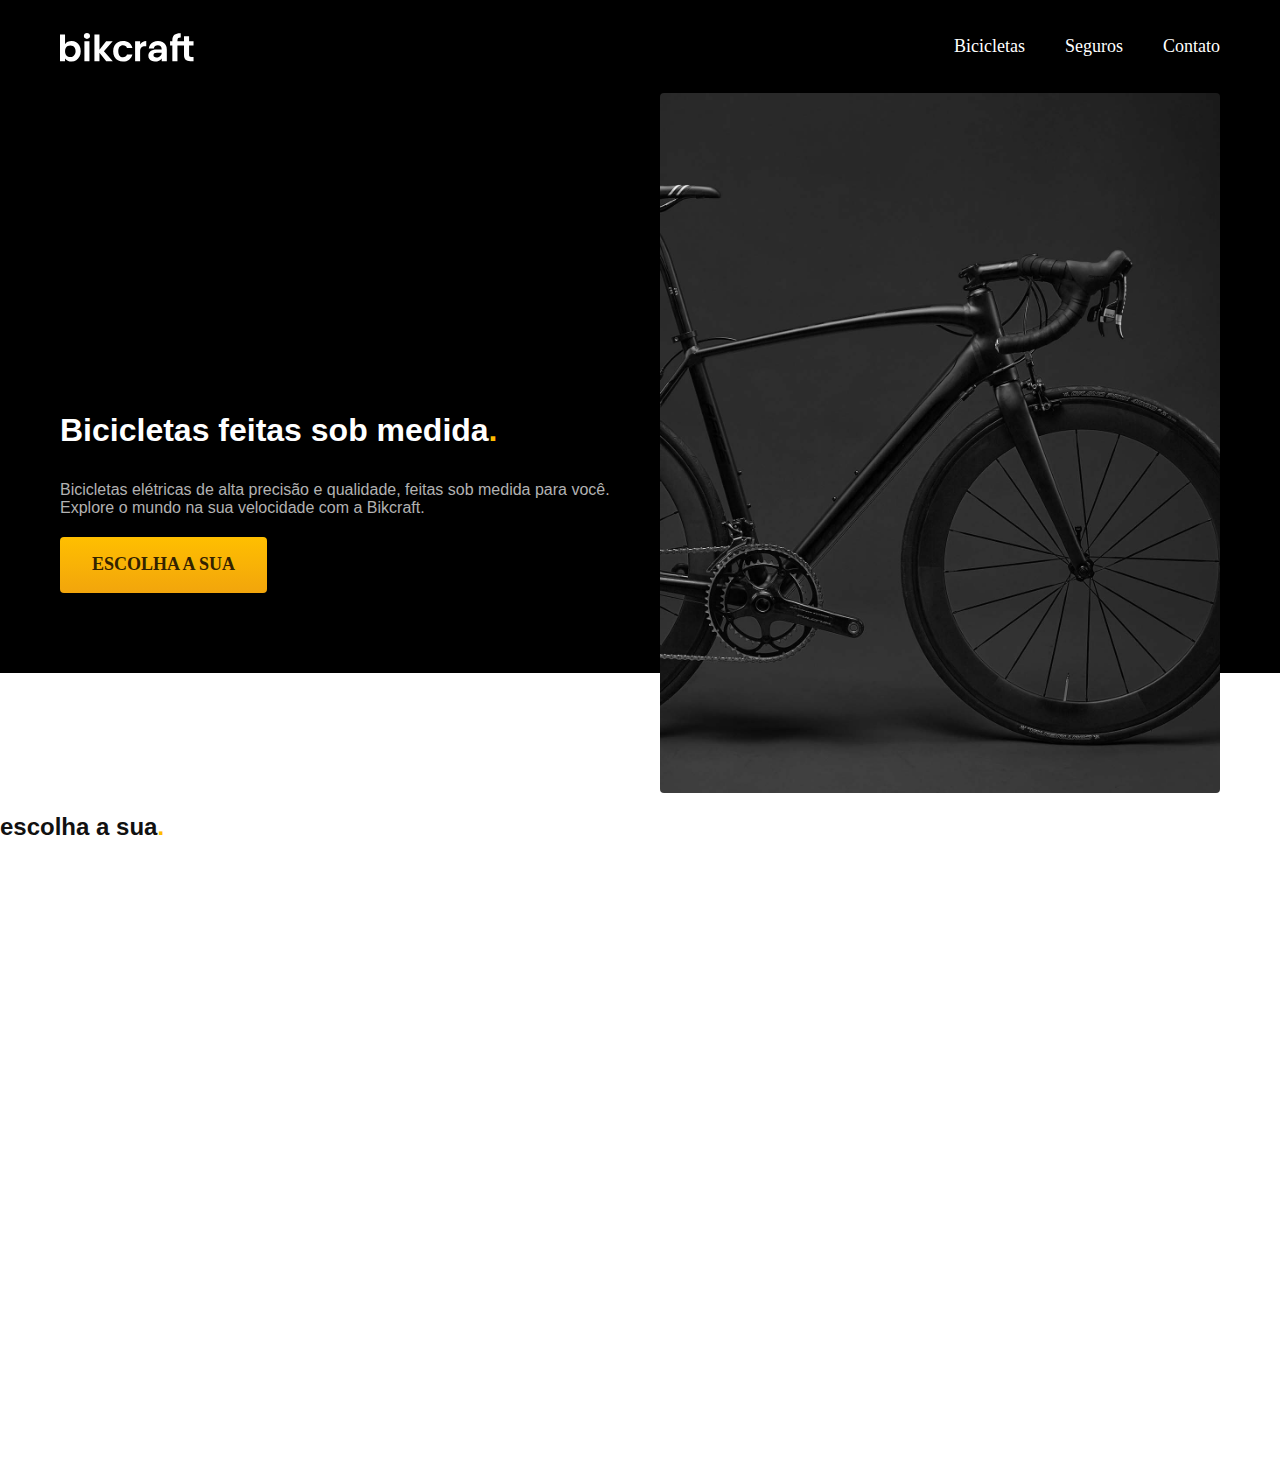
==== projeto-final/index.html @ 26dc5baf "css-utilitarios" ====
<!DOCTYPE html>
<html lang="pt-br">

<head>
  <meta charset="UTF-8">
  <meta name="viewport" content="width=device-width, initial-scale=1.0">

  <title>Bikcraft - Bicicletas Elétricas</title>
  <meta name="description" content="Bicicletas elétricas de alta precisão e qualidade,  feitas sob medida para o cliente. Explore o mundo na sua velocidade com a Bikcraft.">

  <link rel="stylesheet" href="./css/style.css">
</head>

<body>
  <header class="header-bg">
    <div class="header">
      <a href="./">
        <img src="./img/bikcraft.svg" alt="Bikcraft">
      </a>

      <nav aria-label="primaria">
        <ul class="header-menu font-1-m cor-0">
          <li><a href="./bicicletas.html">Bicicletas</a></li>
          <li><a href="./seguros.html">Seguros</a></li>
          <li><a href="./contato.html">Contato</a></li>
        </ul>
      </nav>
    </div>
  </header>

  <main class="introducao-bg">
    <div class="introducao">
      <div class="introducao-conteudo">
        <h1 class="font-1-xxl cor-0">Bicicletas feitas sob medida<span class="cor-p1">.</span></h1>
        <p class="font-2-l cor-5">Bicicletas elétricas de alta precisão e qualidade, feitas sob medida para você. Explore o mundo na sua velocidade com a Bikcraft.</p>
        <a class="botao" href="./bicicletas.html">Escolha a sua</a>
      </div>
      <div>
        <img src="./img/fotos/introducao.jpg" alt="Bicicleta elétrica preta.">
      </div>
    </div>
  </main>

  <h2 class="font-1-xxl">escolha a sua<span class="cor-p1">.</span></h2>
</body>

</html>
---- projeto-final/css/style.css ----
@import "./global/global.css";
@import "./utilidades/tipografia.css";
@import "./utilidades/cores.css";

@import "./global/header.css";


/* Utilidades */
@import "./utilidades/componentes.css";

/* Home */
@import "./home/introducao.css";
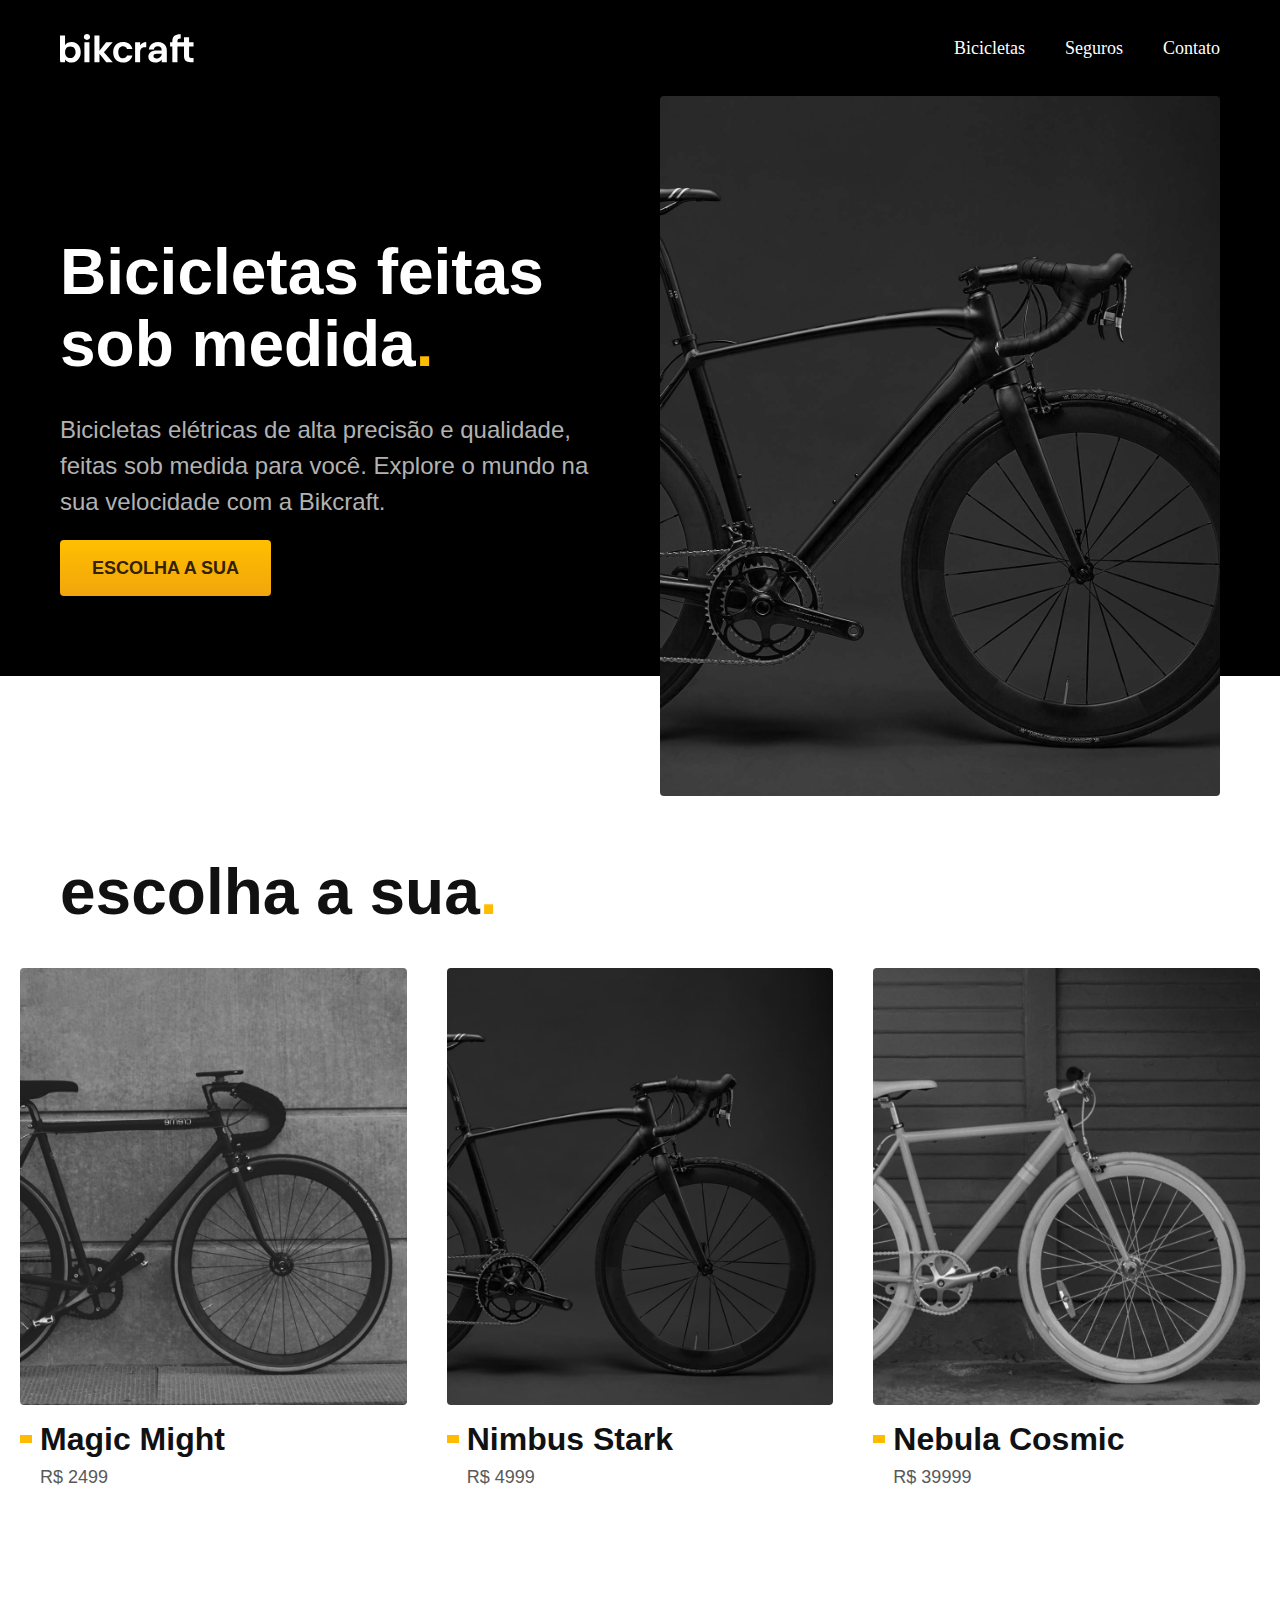
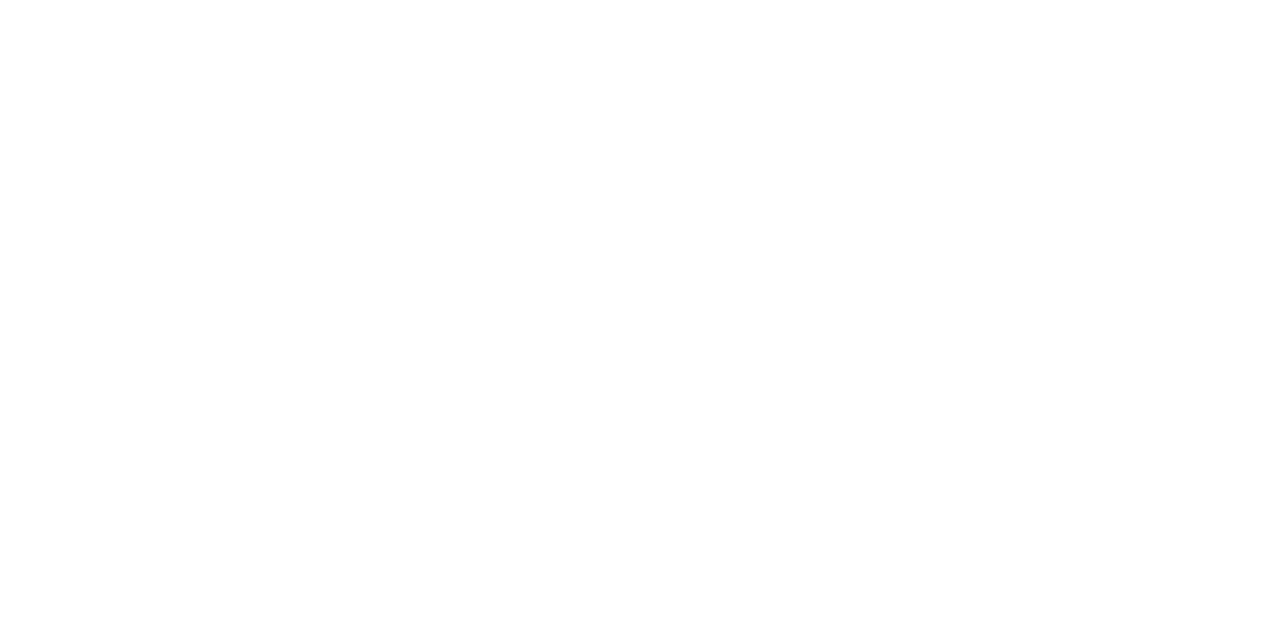
==== commit f4f33662: "bicicletas-listas" ====
--- a/projeto-final/index.html
+++ b/projeto-final/index.html
@@ -41,7 +41,34 @@
     </div>
   </main>
 
-  <h2 class="font-1-xxl">escolha a sua<span class="cor-p1">.</span></h2>
+  <article class="bicicletas-listas">
+    <h2 class="font-1-xxl">escolha a sua<span class="cor-p1">.</span></h2>
+
+    <ul>
+      <li>
+        <a href="./bicicletas/magic.html">
+          <img src="./img/bicicletas/magic-home.jpg" alt="Bicicleta Preta">
+          <h3 class="font-1-xl">Magic Might</h3>
+          <span class="font-2-m cor-8">R$ 2499</span>
+      </a>
+      </li>
+      <li>
+        <a href="./bicicletas/nimbus.html">
+          <img src="./img/bicicletas/nimbus-home.jpg" alt="Bicicleta Preta">
+          <h3 class="font-1-xl">Nimbus Stark</h3>
+          <span class="font-2-m cor-8">R$ 4999</span>
+      </a>
+      </li>
+      <li>
+        <a href="./bicicletas/nebula.html">
+          <img src="./img/bicicletas/nebula-home.jpg" alt="Bicicleta Preta">
+          <h3 class="font-1-xl">Nebula Cosmic</h3>
+          <span class="font-2-m cor-8">R$ 39999</span>
+      </a>
+      </li>
+    </ul>
+
+  </article>
 </body>
 
 </html>--- a/projeto-final/css/style.css
+++ b/projeto-final/css/style.css
@@ -10,3 +10,6 @@
 
 /* Home */
 @import "./home/introducao.css";
+
+/* Bicicletas */
+@import "./bicicletas/bicicletas-listas.css"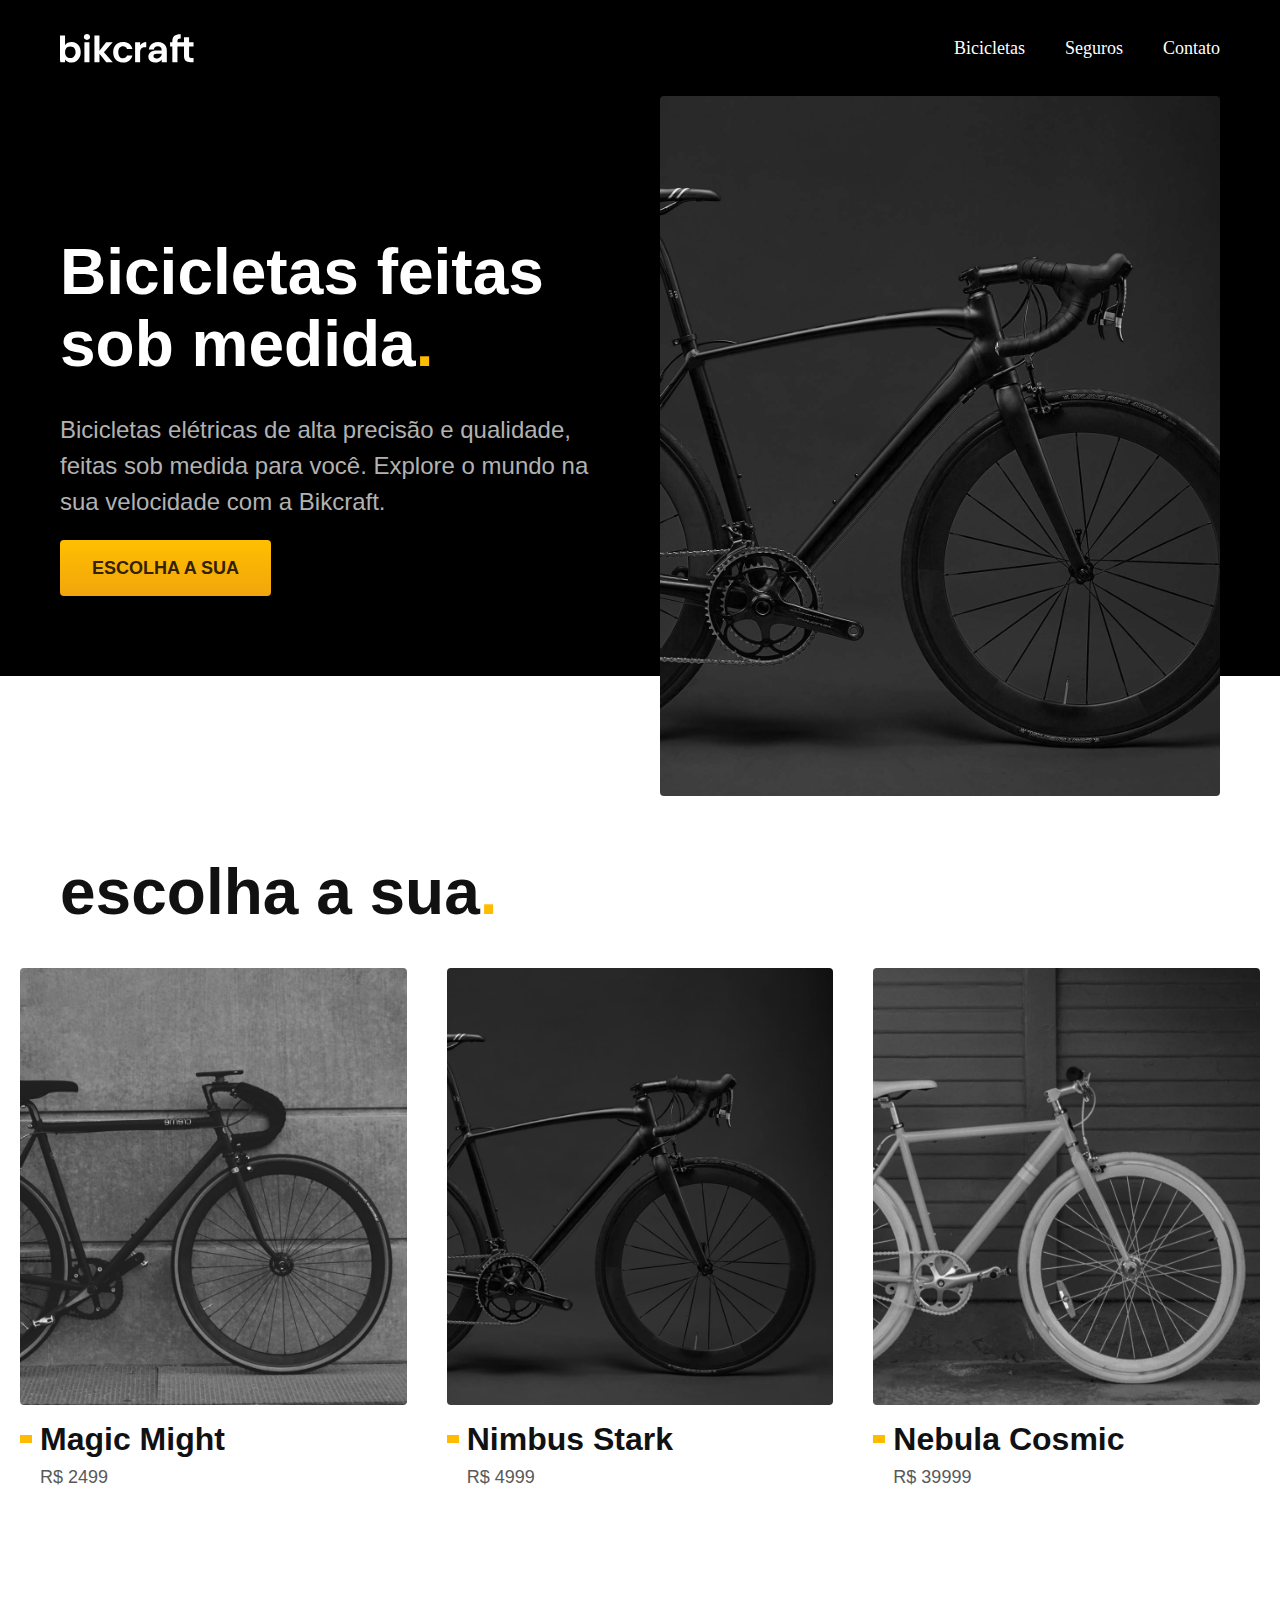
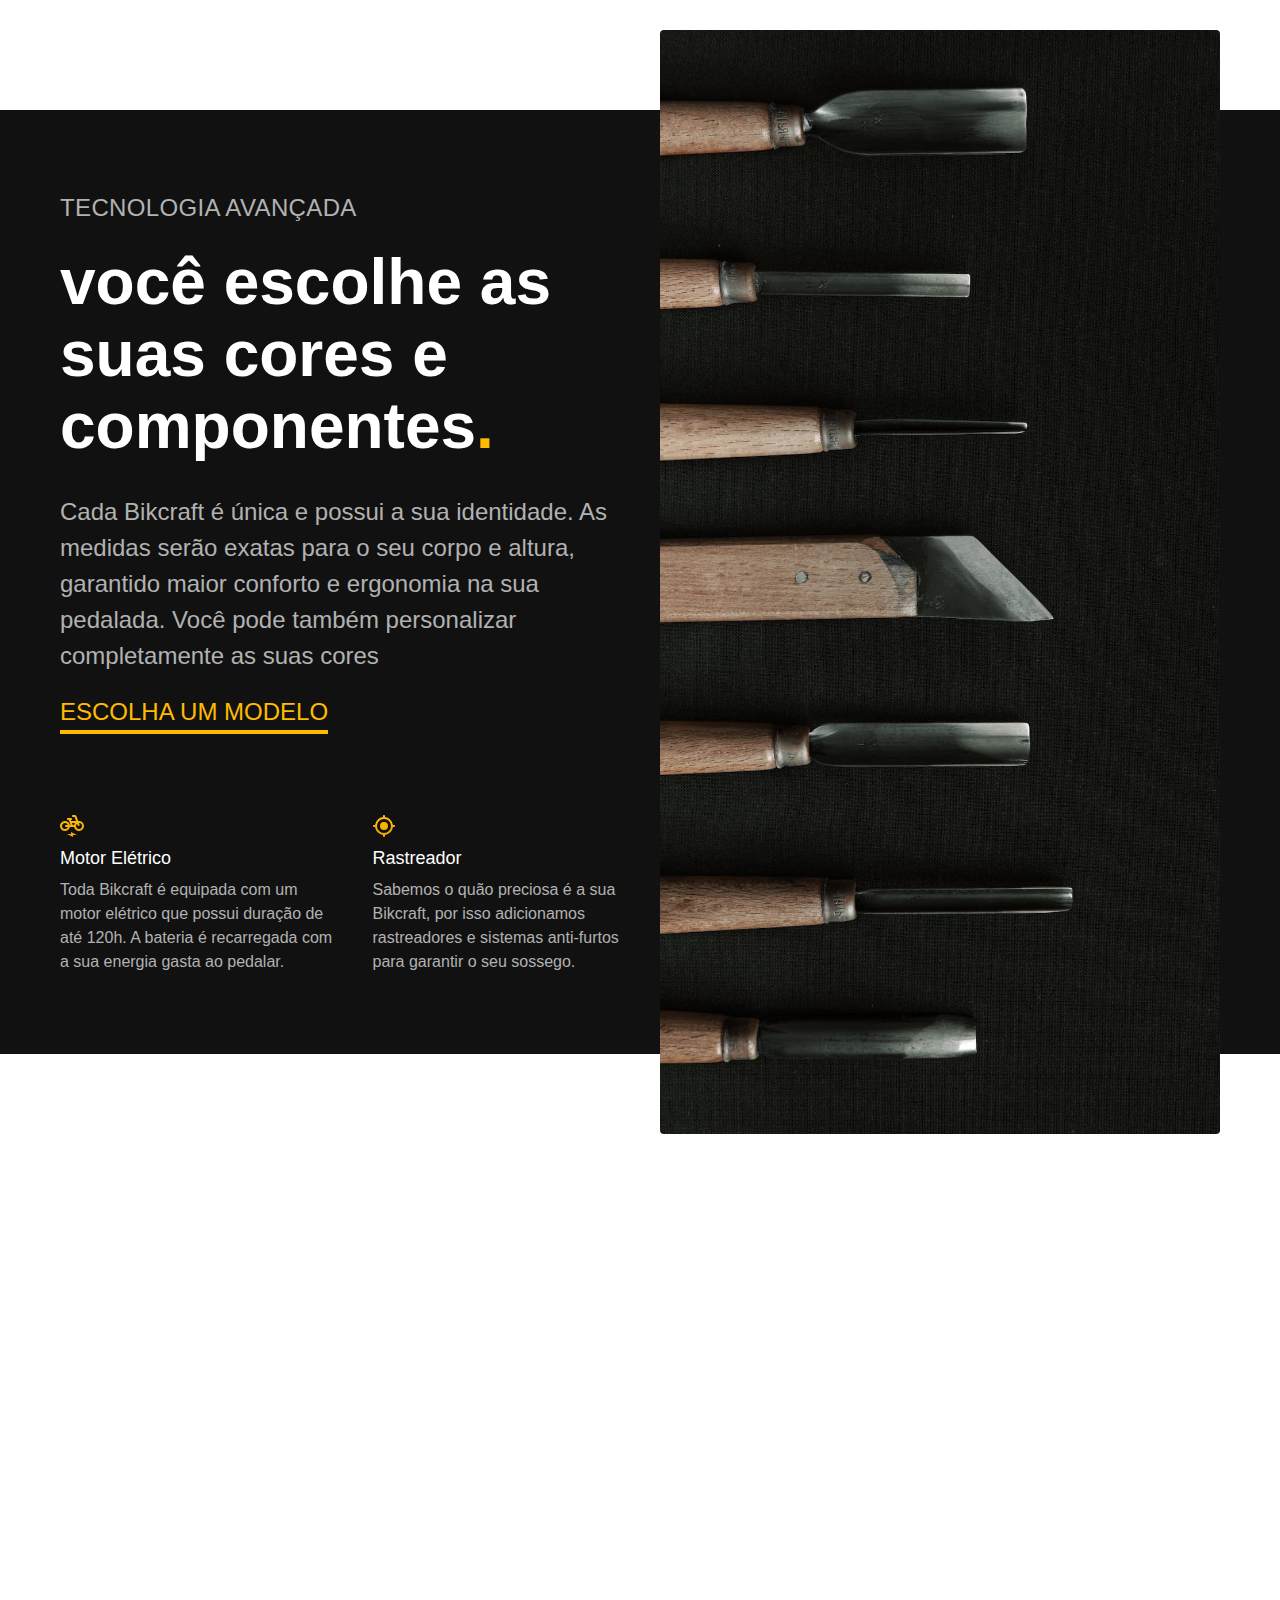
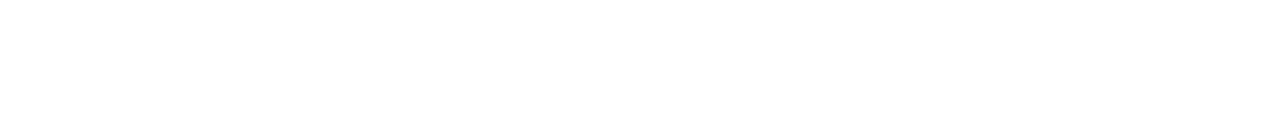
==== commit bb8cdfbe: "tecnologias" ====
--- a/projeto-final/index.html
+++ b/projeto-final/index.html
@@ -4,20 +4,17 @@
 <head>
   <meta charset="UTF-8">
   <meta name="viewport" content="width=device-width, initial-scale=1.0">
-
   <title>Bikcraft - Bicicletas Elétricas</title>
-  <meta name="description" content="Bicicletas elétricas de alta precisão e qualidade,  feitas sob medida para o cliente. Explore o mundo na sua velocidade com a Bikcraft.">
-
+  <meta name="description" content="Bicicletas elétricas de alta precisão e qualidade, feitas sob medida para o cliente. Explore o mundo na sua velocidade com a Bikcraft.">
   <link rel="stylesheet" href="./css/style.css">
 </head>
 
 <body>
   <header class="header-bg">
-    <div class="header">
+    <div class="header container">
       <a href="./">
         <img src="./img/bikcraft.svg" alt="Bikcraft">
       </a>
-
       <nav aria-label="primaria">
         <ul class="header-menu font-1-m cor-0">
           <li><a href="./bicicletas.html">Bicicletas</a></li>
@@ -29,7 +26,7 @@
   </header>
 
   <main class="introducao-bg">
-    <div class="introducao">
+    <div class="introducao container">
       <div class="introducao-conteudo">
         <h1 class="font-1-xxl cor-0">Bicicletas feitas sob medida<span class="cor-p1">.</span></h1>
         <p class="font-2-l cor-5">Bicicletas elétricas de alta precisão e qualidade, feitas sob medida para você. Explore o mundo na sua velocidade com a Bikcraft.</p>
@@ -42,33 +39,57 @@
   </main>
 
   <article class="bicicletas-listas">
-    <h2 class="font-1-xxl">escolha a sua<span class="cor-p1">.</span></h2>
-
+    <h2 class="container font-1-xxl">escolha a sua<span class="cor-p1">.</span></h2>
     <ul>
       <li>
         <a href="./bicicletas/magic.html">
           <img src="./img/bicicletas/magic-home.jpg" alt="Bicicleta Preta">
           <h3 class="font-1-xl">Magic Might</h3>
           <span class="font-2-m cor-8">R$ 2499</span>
-      </a>
+        </a>
       </li>
       <li>
         <a href="./bicicletas/nimbus.html">
           <img src="./img/bicicletas/nimbus-home.jpg" alt="Bicicleta Preta">
           <h3 class="font-1-xl">Nimbus Stark</h3>
           <span class="font-2-m cor-8">R$ 4999</span>
-      </a>
+        </a>
       </li>
       <li>
         <a href="./bicicletas/nebula.html">
           <img src="./img/bicicletas/nebula-home.jpg" alt="Bicicleta Preta">
           <h3 class="font-1-xl">Nebula Cosmic</h3>
           <span class="font-2-m cor-8">R$ 39999</span>
-      </a>
+        </a>
       </li>
     </ul>
-
+  </article>
+  
+  <article class="tecnologia-bg">
+    <div class="tecnologia container">
+      <div class="tecnologia-conteudo">
+        <span class="font-2-l-b cor-5">tecnologia Avançada</span>
+        <h2 class="font-1-xxl cor-0">você escolhe as suas cores e componentes<span class="cor-p1">.</span></h2>
+        <p class="font-2-l cor-5">Cada Bikcraft é única e possui a sua identidade. As medidas serão exatas para o seu corpo e altura, garantido maior conforto e ergonomia na sua pedalada. Você pode também personalizar completamente as suas cores</p>
+        <a class="link" href="./bicicletas.html">Escolha um modelo</a>
+        <div class="tecnologia-vantagens">
+          <div>
+            <img src="./img/icones/eletrica.svg" alt="">
+            <h3 class="font-1-m cor-0">Motor Elétrico</h3>
+            <p class="font-2-s cor-5">Toda Bikcraft é equipada com um motor elétrico que possui duração de até 120h. A bateria é recarregada com a sua energia gasta ao pedalar.</p>
+          </div>
+          <div>
+            <img src="./img/icones/rastreador.svg" alt="">
+            <h3 class="font-1-m cor-0">Rastreador</h3>
+            <p class="font-2-s cor-5">Sabemos o quão preciosa é a sua Bikcraft, por isso adicionamos rastreadores e sistemas anti-furtos para garantir o seu sossego.</p>
+          </div>
+        </div>
+      </div>
+      <div class="tecnologia-imagem">
+        <img src="./img/fotos/tecnologia.jpg" alt="">
+      </div>
+    </div>
   </article>
 </body>
 
-</html>+</html>
--- a/projeto-final/css/style.css
+++ b/projeto-final/css/style.css
@@ -10,6 +10,7 @@
 
 /* Home */
 @import "./home/introducao.css";
+@import "./home/tecnologia.css";
 
 /* Bicicletas */
 @import "./bicicletas/bicicletas-listas.css"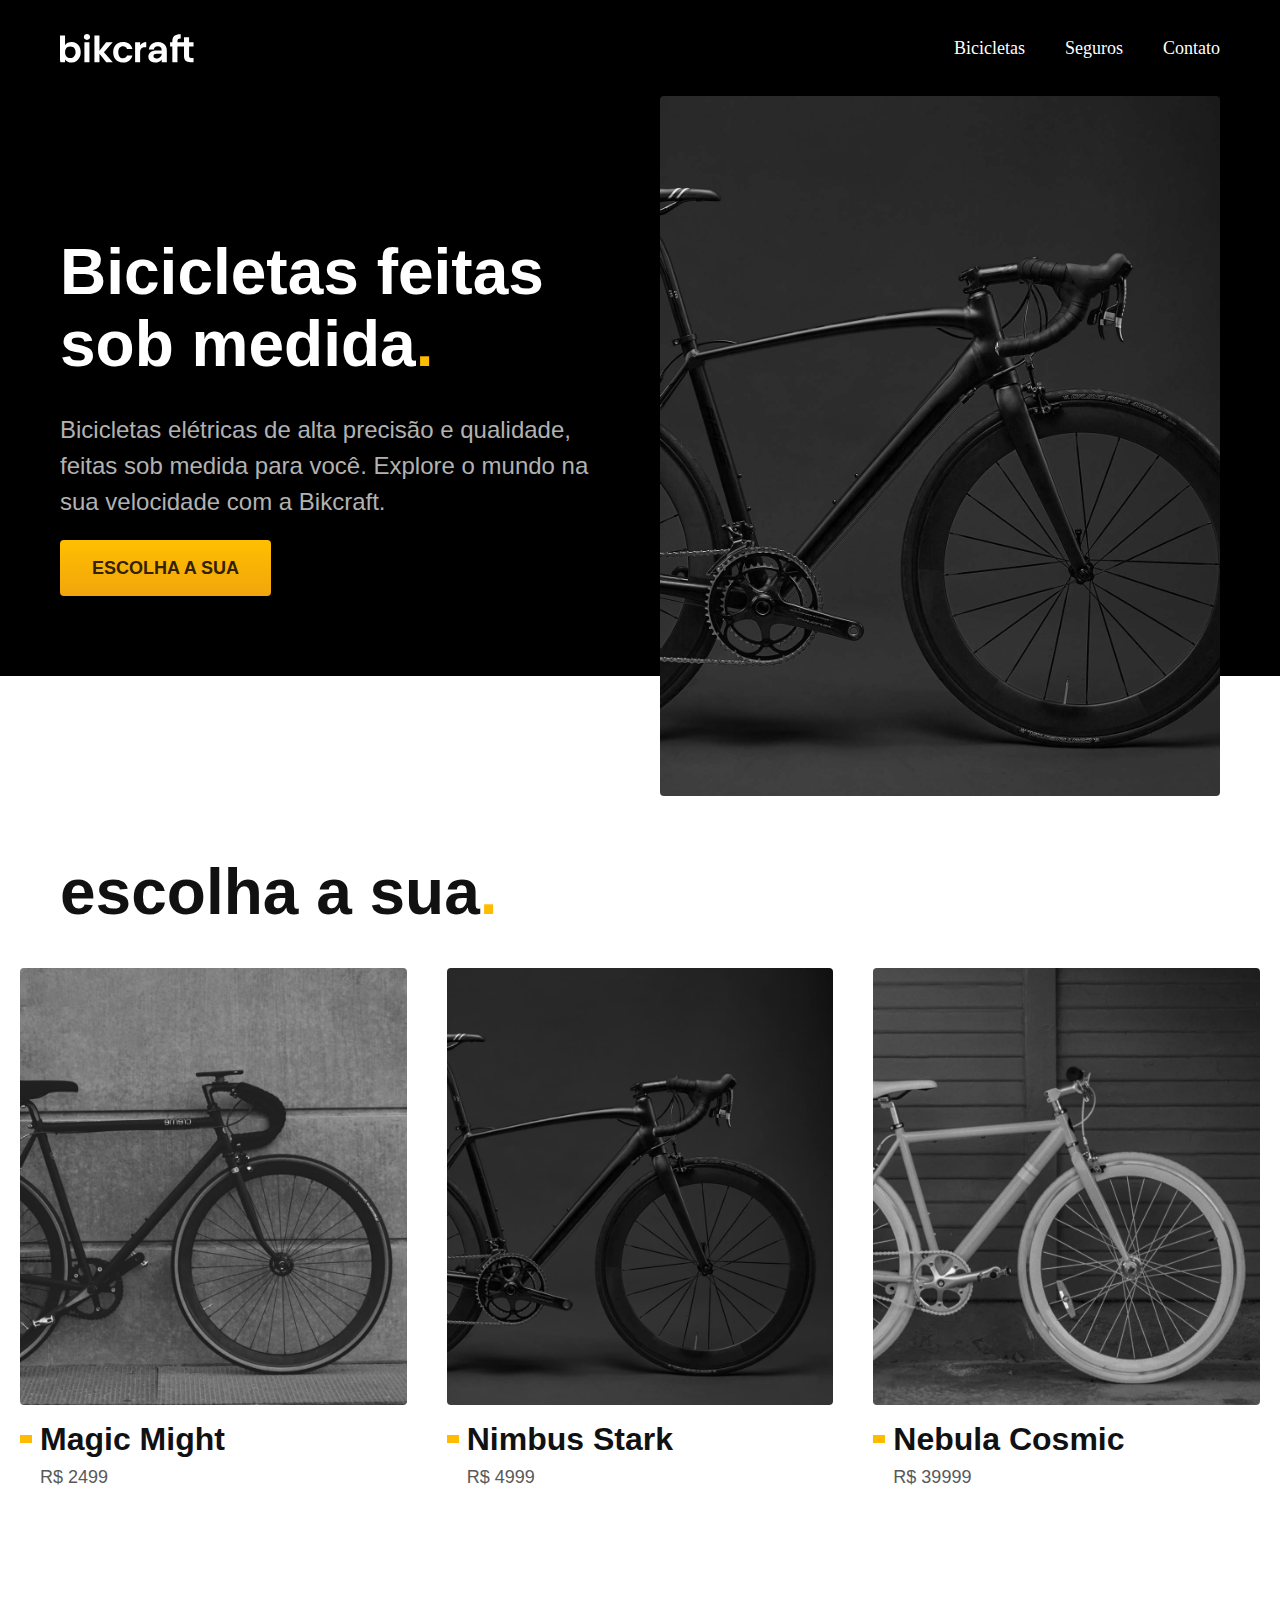
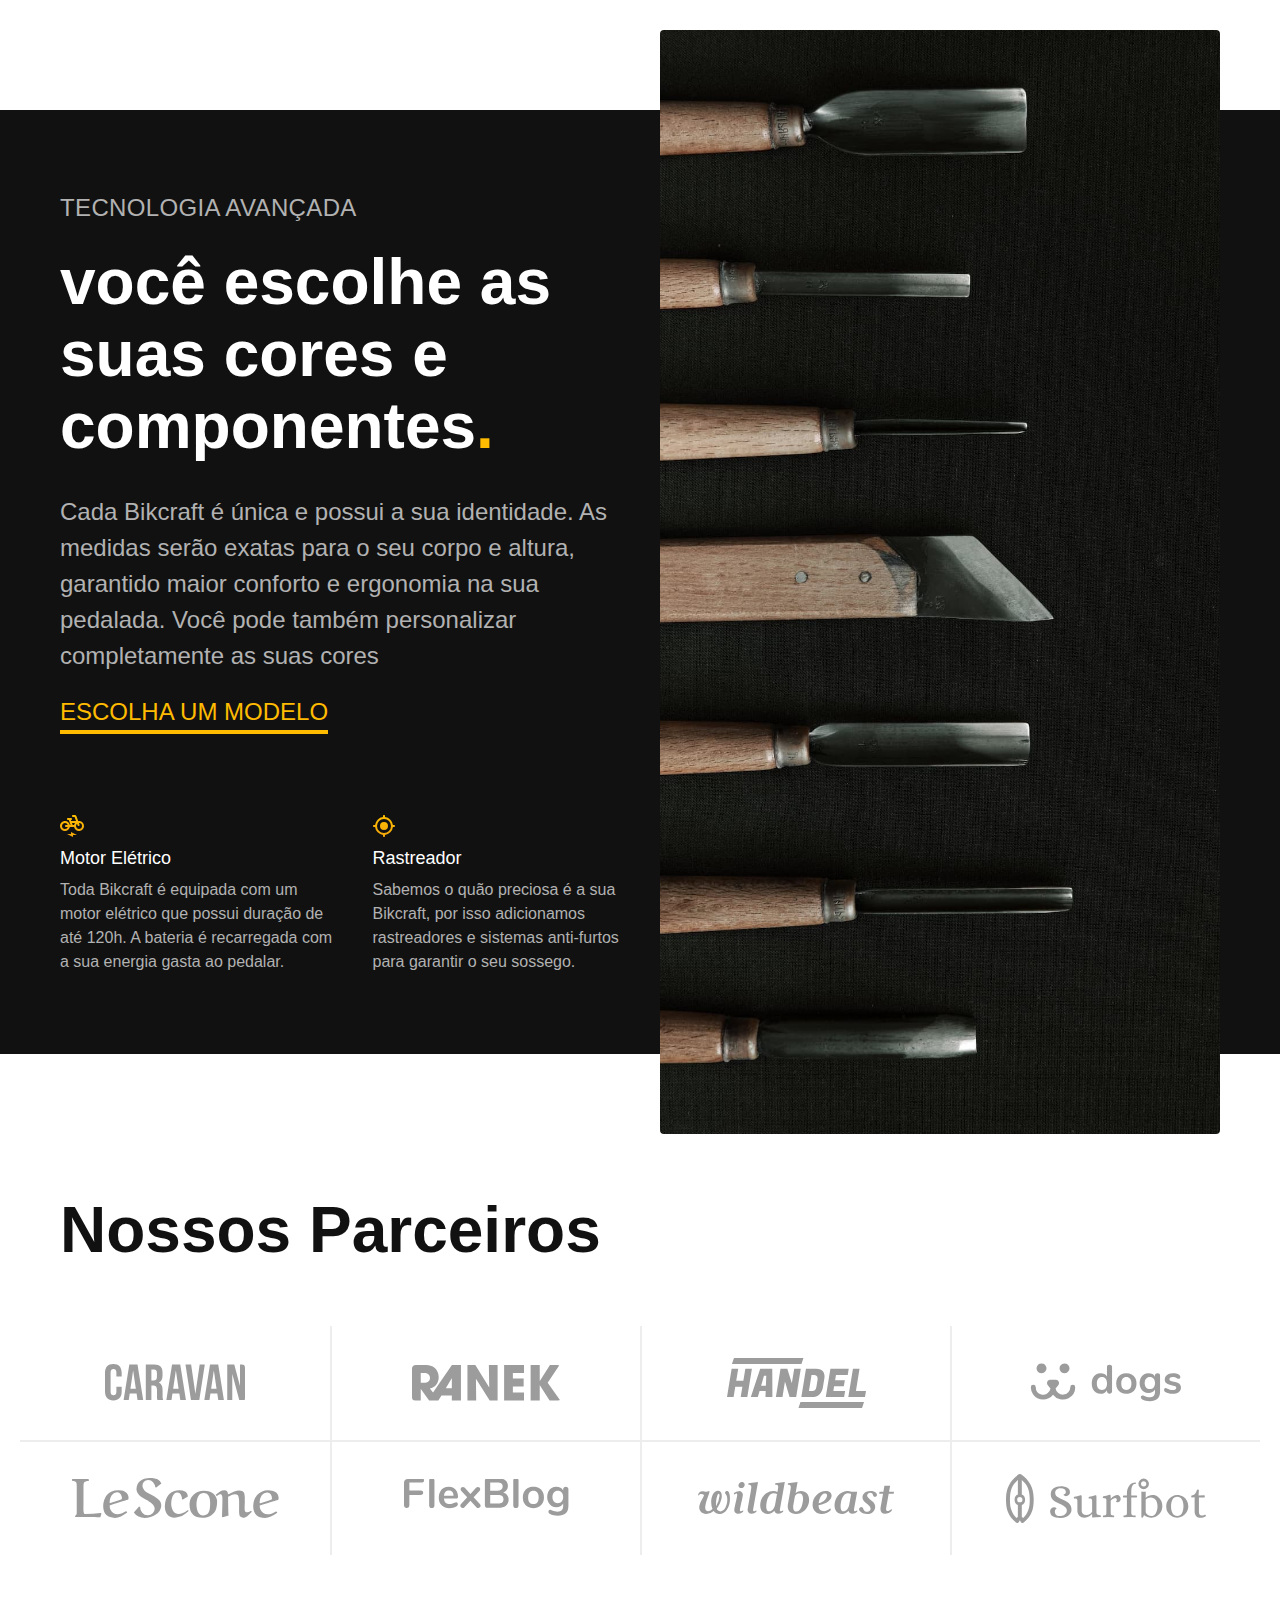
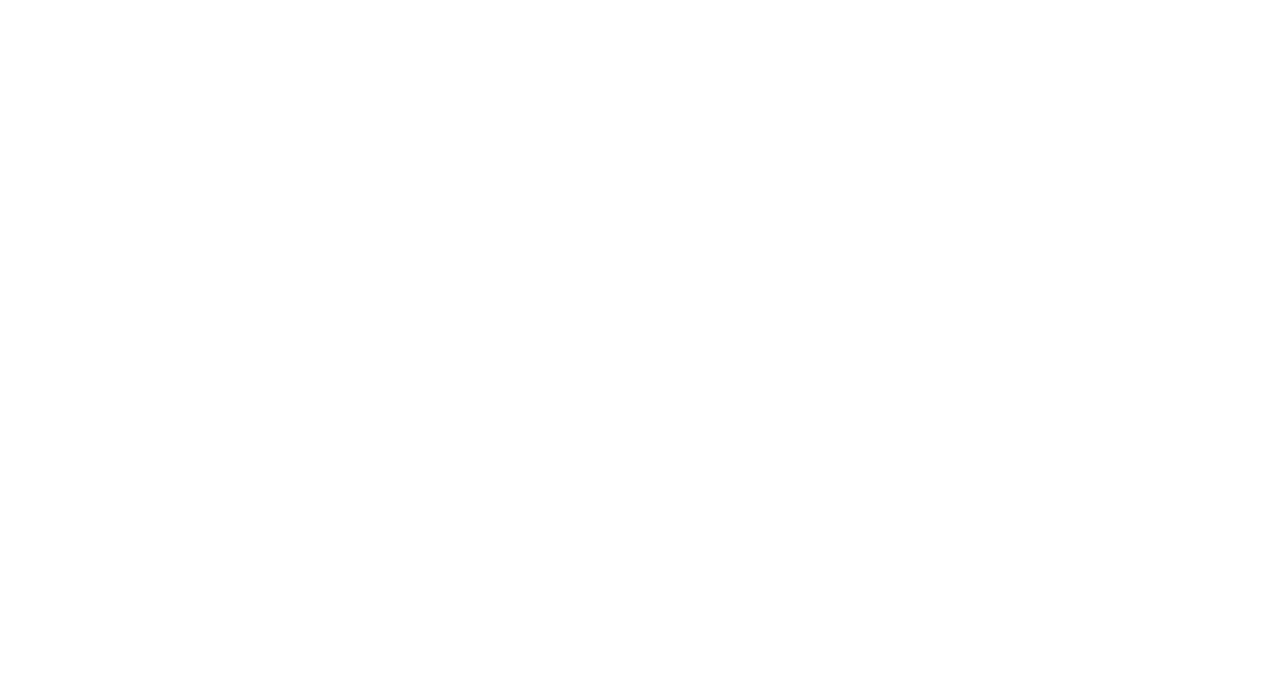
==== commit 57c5ca6b: "parceiros" ====
--- a/projeto-final/index.html
+++ b/projeto-final/index.html
@@ -90,6 +90,20 @@
       </div>
     </div>
   </article>
+
+  <section class="parceiros" aria-label="Nosso Parceiros">
+    <h2 class="container font-1-xxl">Nossos Parceiros<span class="cor-p1"></span></h2>
+    <ul>
+      <li><img src="./img/parceiros/caravan.svg" alt="caravan"></li>
+      <li><img src="./img/parceiros/ranek.svg" alt="ranek"></li>
+      <li><img src="./img/parceiros/handel.svg" alt="handel"></li>
+      <li><img src="./img/parceiros/dogs.svg" alt="dogs"></li>
+      <li><img src="./img/parceiros/lescone.svg" alt="lescone"></li>
+      <li><img src="./img/parceiros/flexblog.svg" alt="flexblog"></li>
+      <li><img src="./img/parceiros/wildbeast.svg" alt="wildbeast"></li>
+      <li><img src="./img/parceiros/surfbot.svg" alt="surfbot"></li>
+    </ul>
+  </section>
 </body>
 
 </html>
--- a/projeto-final/css/style.css
+++ b/projeto-final/css/style.css
@@ -11,6 +11,7 @@
 /* Home */
 @import "./home/introducao.css";
 @import "./home/tecnologia.css";
+@import "./home/parceiros.css";
 
 /* Bicicletas */
 @import "./bicicletas/bicicletas-listas.css"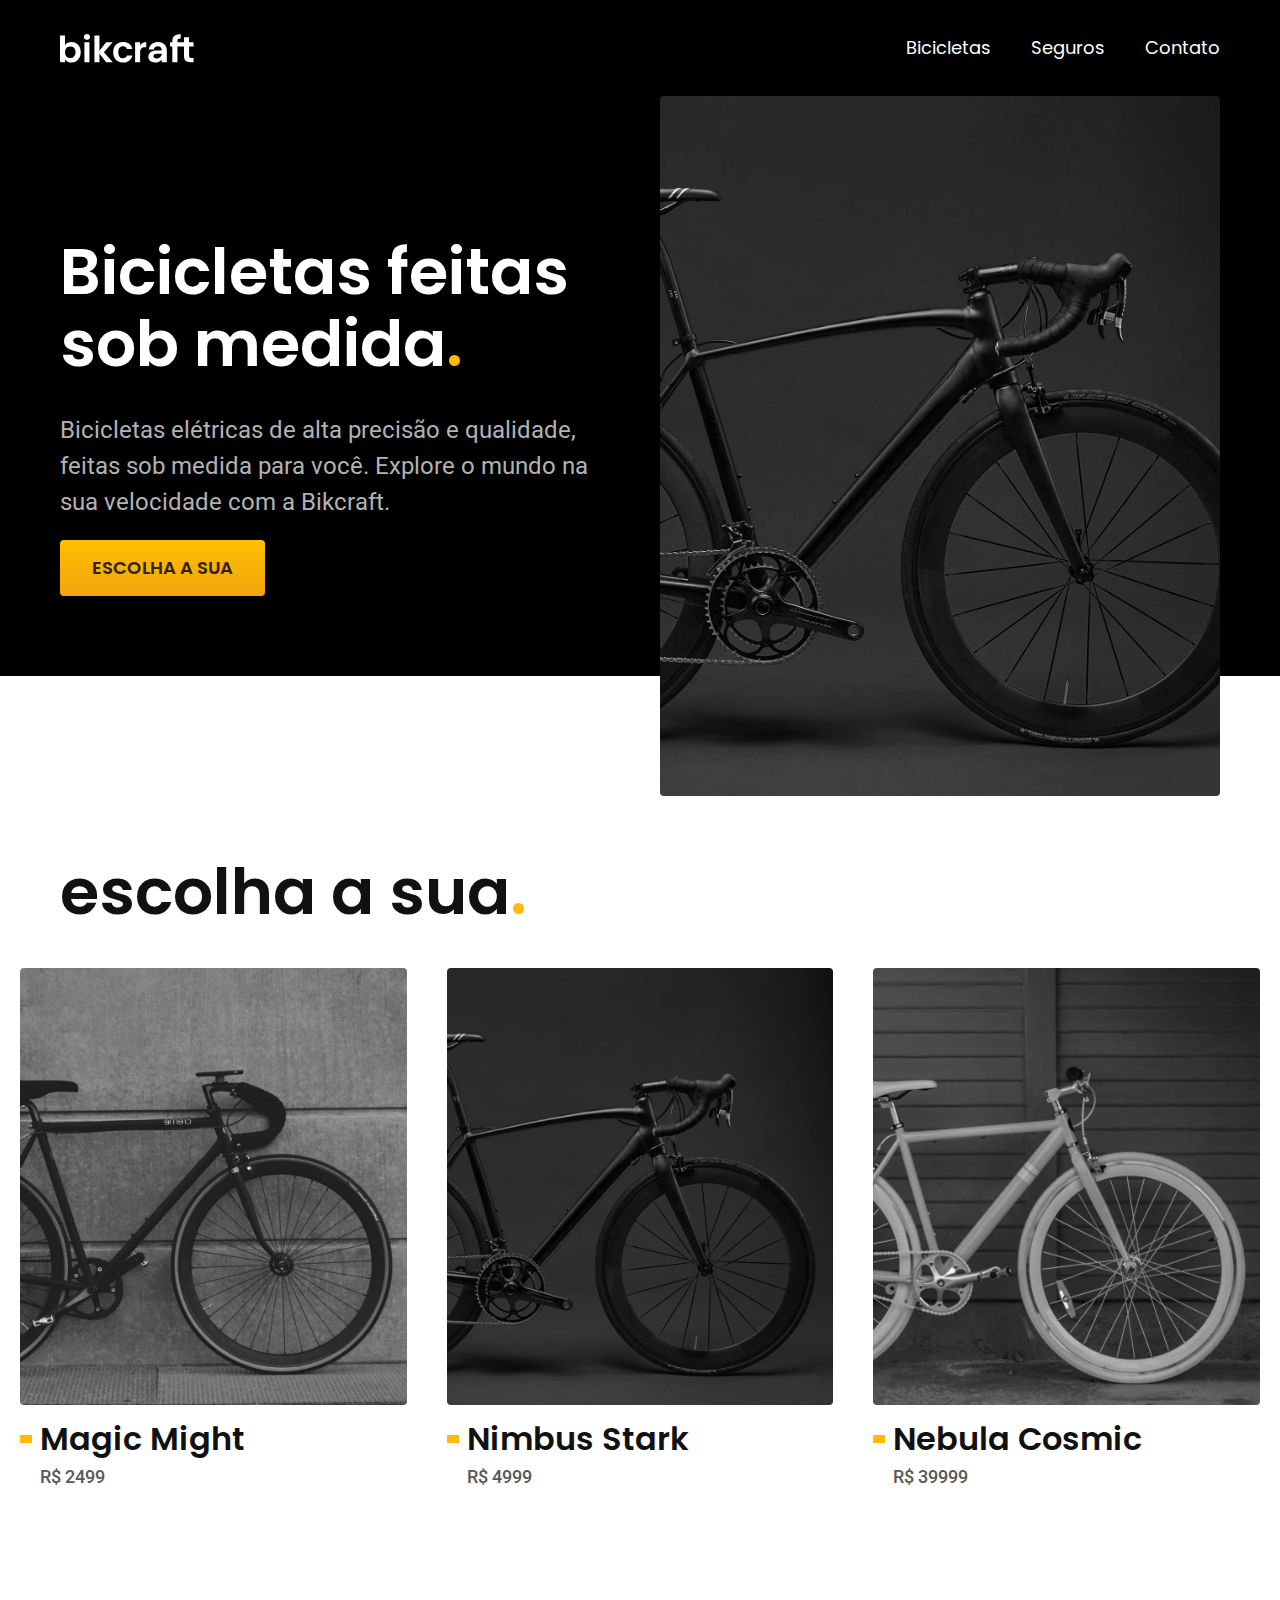
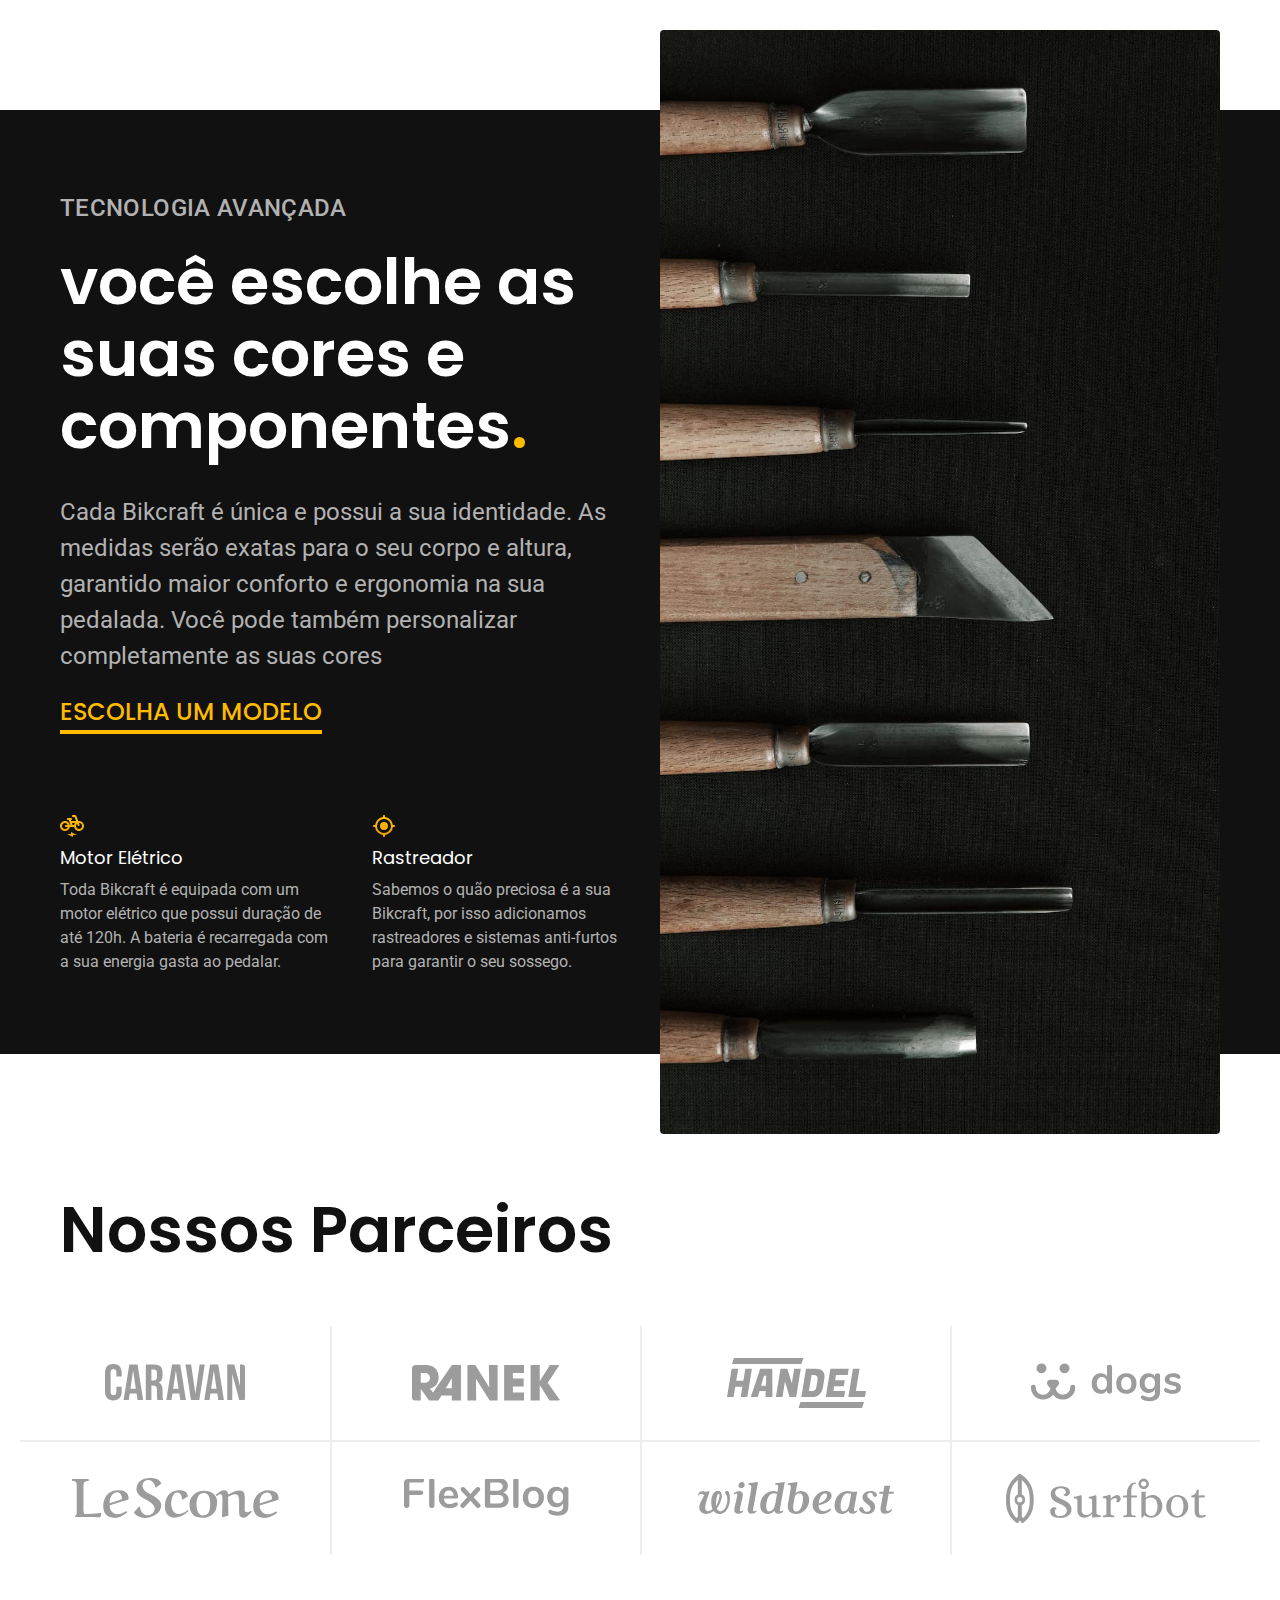
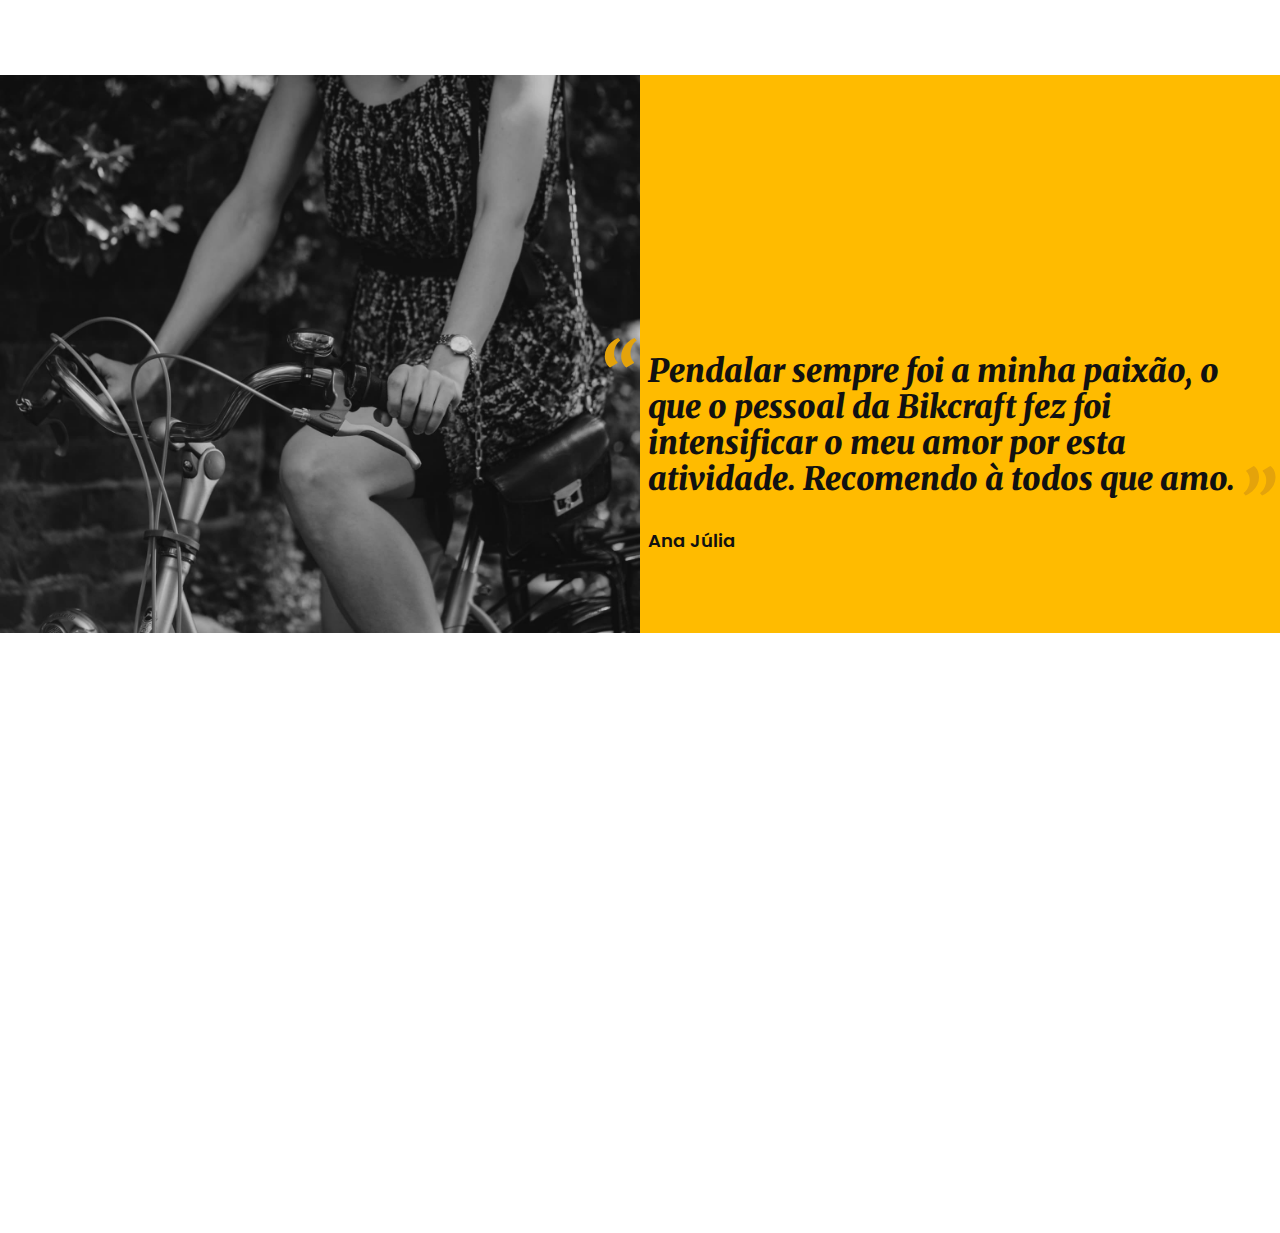
==== commit bbf02c4c: "depoimento" ====
--- a/projeto-final/index.html
+++ b/projeto-final/index.html
@@ -7,6 +7,10 @@
   <title>Bikcraft - Bicicletas Elétricas</title>
   <meta name="description" content="Bicicletas elétricas de alta precisão e qualidade, feitas sob medida para o cliente. Explore o mundo na sua velocidade com a Bikcraft.">
   <link rel="stylesheet" href="./css/style.css">
+
+  <link rel="preconnect" href="https://fonts.googleapis.com">
+  <link rel="preconnect" href="https://fonts.gstatic.com" crossorigin>
+  <link href="https://fonts.googleapis.com/css2?family=Merriweather:ital,wght@1,900&family=Poppins:wght@400;600&family=Roboto:wght@400;500&display=swap" rel="stylesheet">
 </head>
 
 <body>
@@ -104,6 +108,18 @@
       <li><img src="./img/parceiros/surfbot.svg" alt="surfbot"></li>
     </ul>
   </section>
+
+  <section class="depoimento" aria-label="Depoimento"> 
+    <div>
+      <img src="./img/fotos/depoimento.jpg" alt="Pessoa pedalando uma bicicleta Bikcraft">
+    </div>
+    <div class="depoimento-conteudo">
+      <blockquote class="font-1-xl cor-p5">
+        <p>Pendalar sempre foi a minha paixão, o que o pessoal da Bikcraft fez foi intensificar o meu amor por esta atividade. Recomendo à todos que amo.</p>
+      </blockquote>
+      <span class="font-1-m-b cor-p4">Ana Júlia</span>
+    </div>
+  </section>
 </body>
 
 </html>
--- a/projeto-final/css/style.css
+++ b/projeto-final/css/style.css
@@ -12,6 +12,7 @@
 @import "./home/introducao.css";
 @import "./home/tecnologia.css";
 @import "./home/parceiros.css";
+@import "./home/depoimento.css";
 
 /* Bicicletas */
 @import "./bicicletas/bicicletas-listas.css"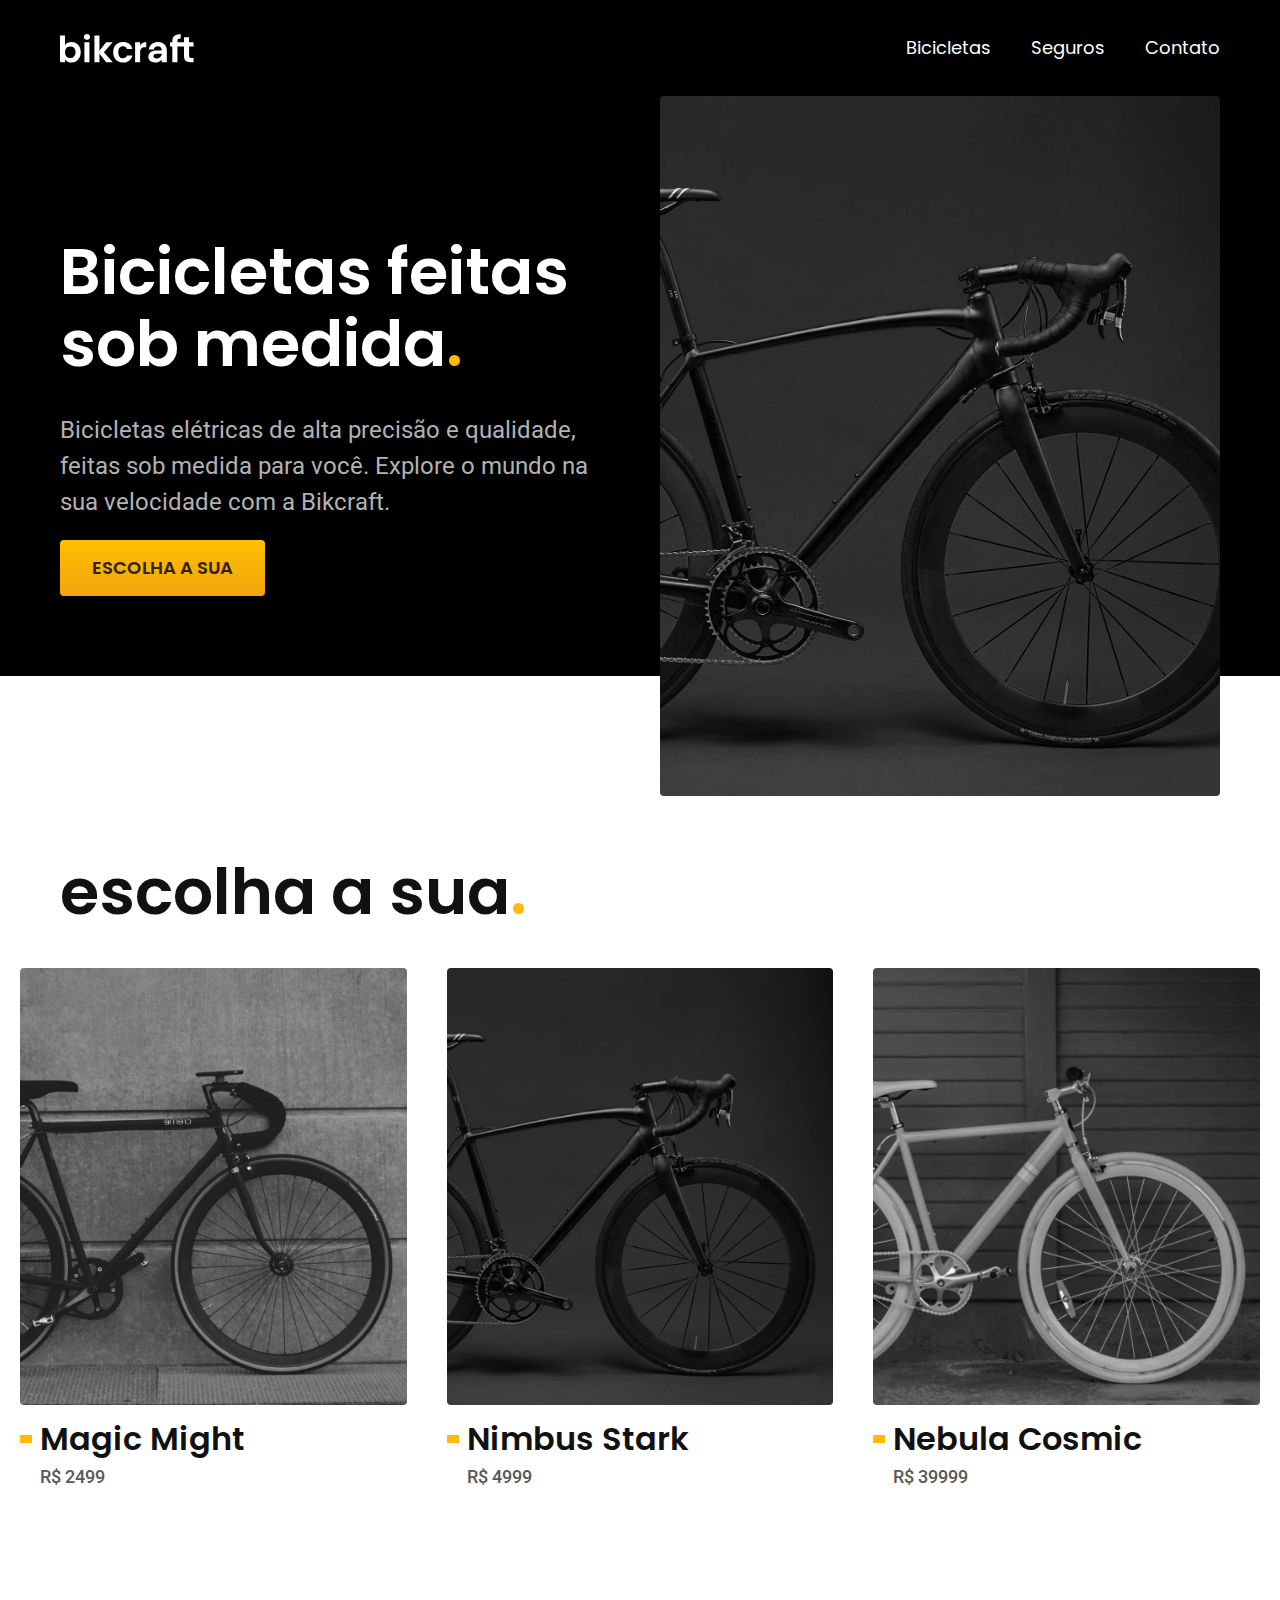
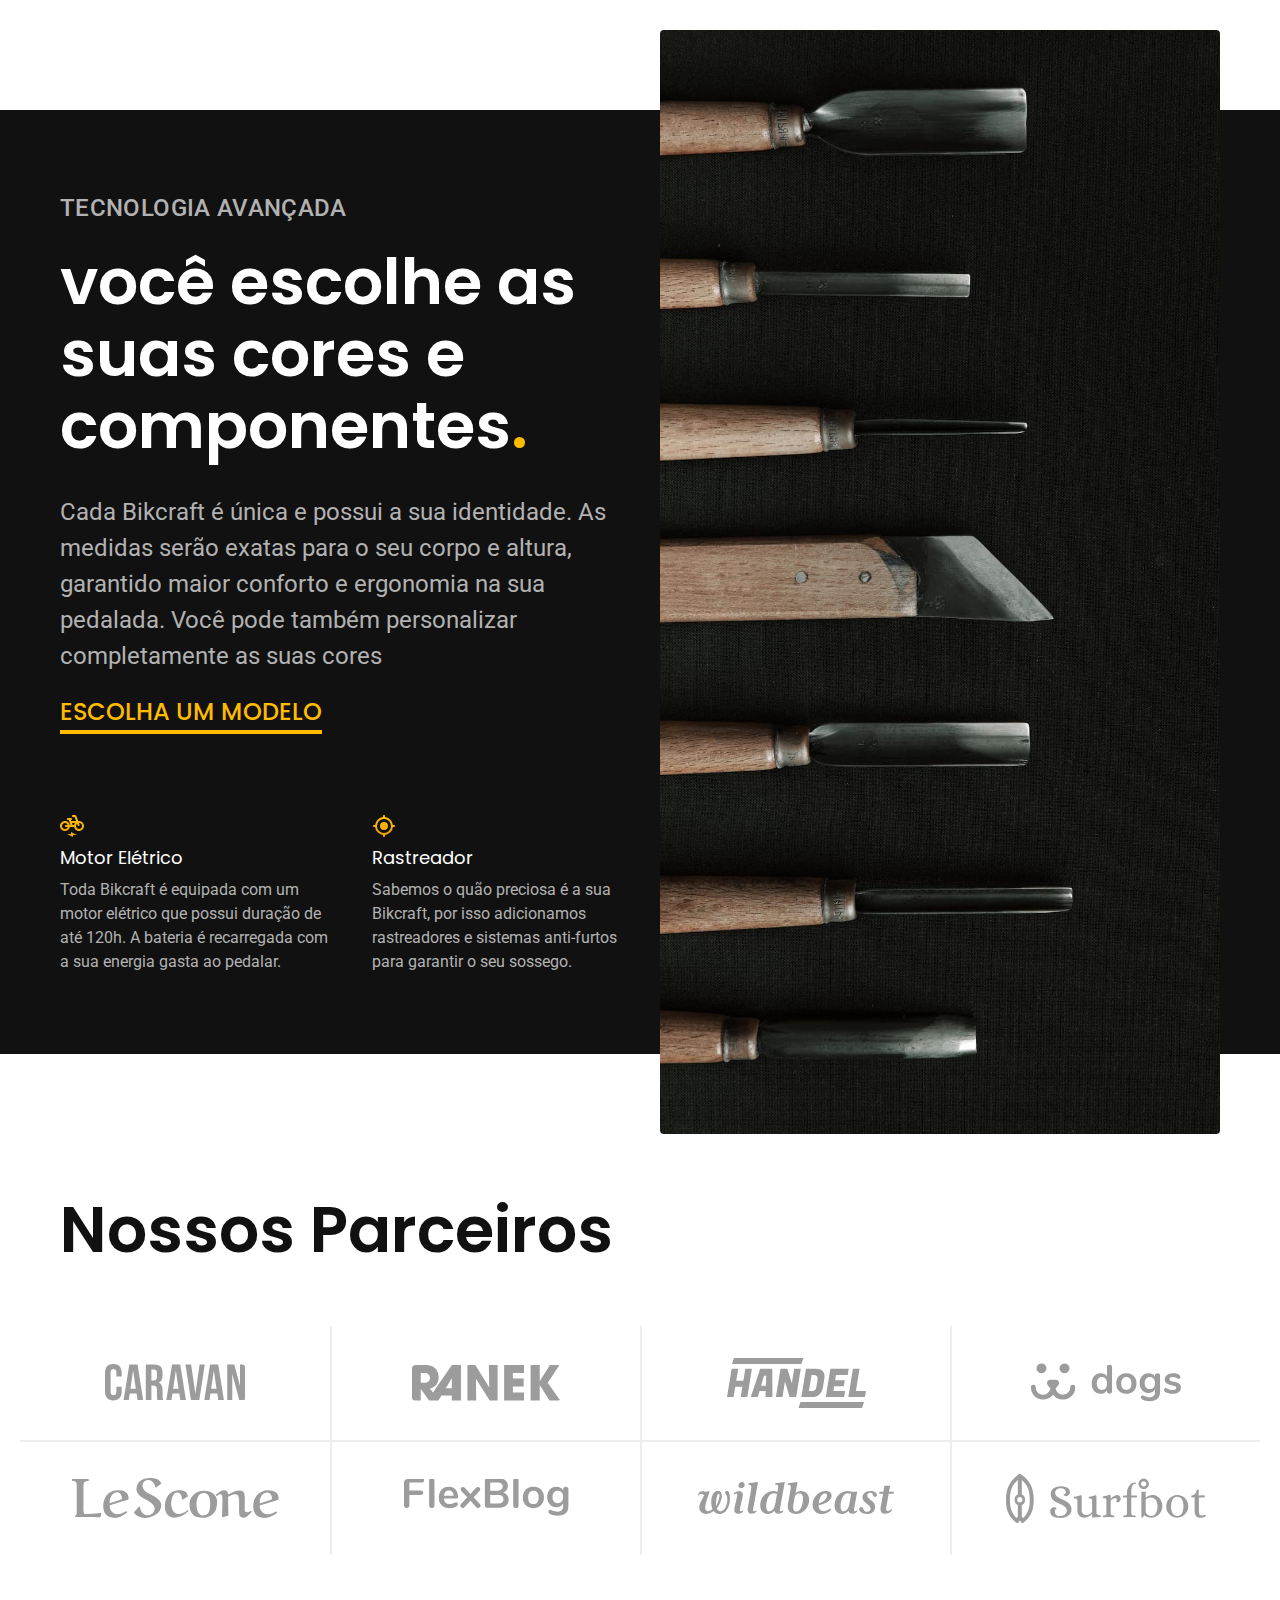
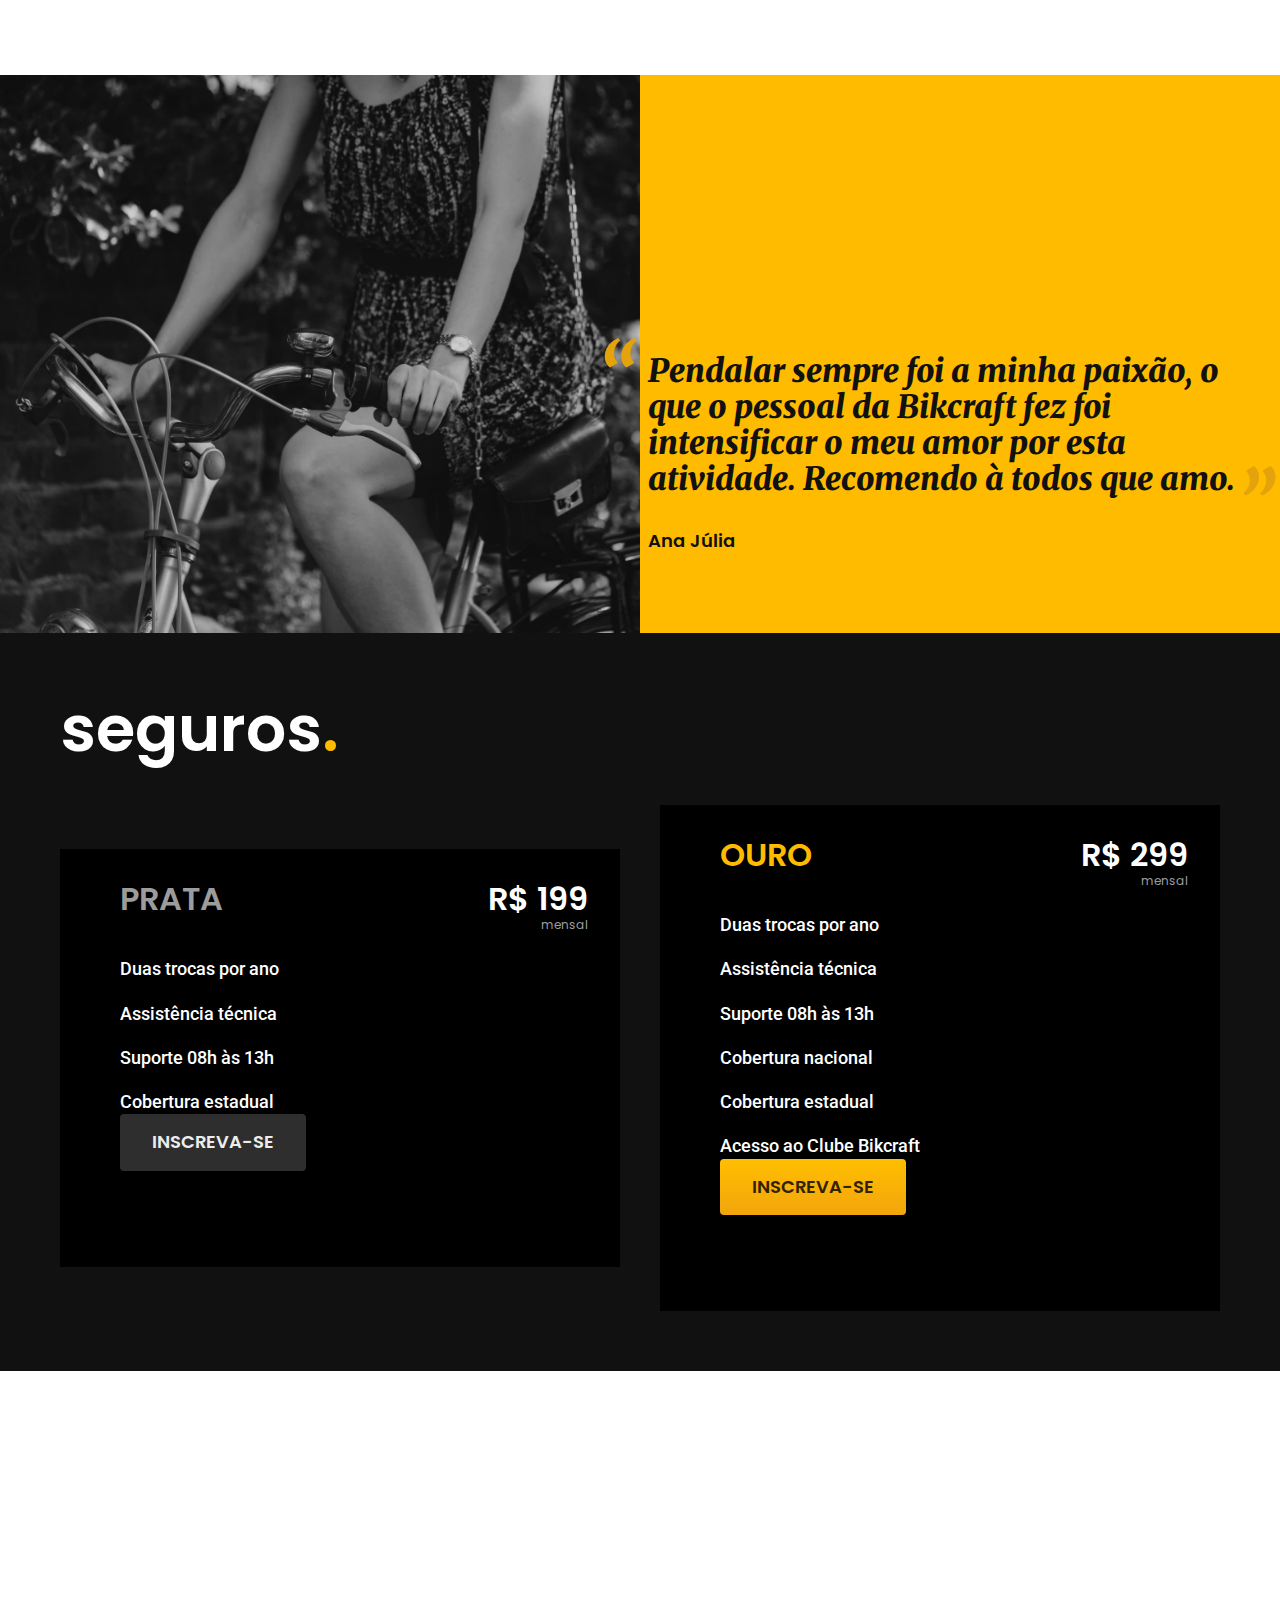
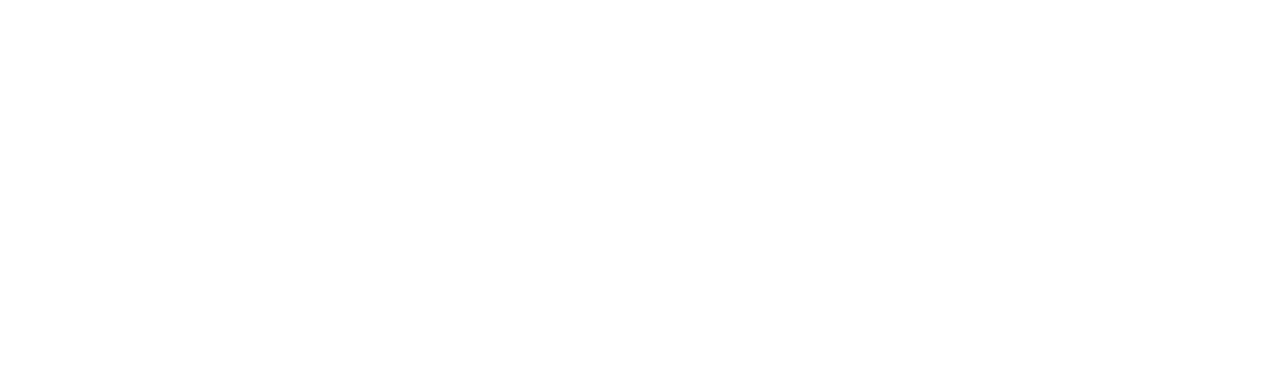
==== commit 59484d40: "seguros" ====
--- a/projeto-final/index.html
+++ b/projeto-final/index.html
@@ -120,6 +120,37 @@
       <span class="font-1-m-b cor-p4">Ana Júlia</span>
     </div>
   </section>
+
+  <article class="seguros-bg">
+    <div class="seguros container">
+      <h2 class="font-1-xxl cor-0">seguros<span class="cor-p1">.</span></h2>
+      <div class="seguros-item">
+        <h3 class="font-1-xl cor-6">PRATA</h3>
+        <span class="font-1-xl  cor-0">R$ 199 <span class="font-1-xs cor-6">mensal</span></span>
+        <ul class="font-2-m cor-0">
+          <li>Duas trocas por ano</li>
+          <li>Assistência técnica</li>
+          <li>Suporte 08h às 13h</li>
+          <li>Cobertura estadual</li>
+          <a class="botao secundario" href="./orcamento.html">Inscreva-se</a>
+        </ul>
+      </div>
+
+      <div class="seguros-item">
+        <h3 class="font-1-xl cor-p1">OURO</h3>
+        <span class="font-1-xl  cor-0">R$ 299 <span class="font-1-xs cor-6">mensal</span></span>
+        <ul class="font-2-m cor-0">
+          <li>Duas trocas por ano</li>
+          <li>Assistência técnica</li>
+          <li>Suporte 08h às 13h</li>
+          <li>Cobertura nacional</li>
+          <li>Cobertura estadual</li>
+          <li>Acesso ao Clube Bikcraft</li>
+          <a class="botao" href="./orcamento.html">Inscreva-se</a>
+        </ul>
+      </div>
+    </div>    
+  </article>
 </body>
 
 </html>
--- a/projeto-final/css/style.css
+++ b/projeto-final/css/style.css
@@ -15,4 +15,7 @@
 @import "./home/depoimento.css";
 
 /* Bicicletas */
-@import "./bicicletas/bicicletas-listas.css"+@import "./bicicletas/bicicletas-listas.css";
+
+/* Seguros*/
+@import "./seguros/seguros.css"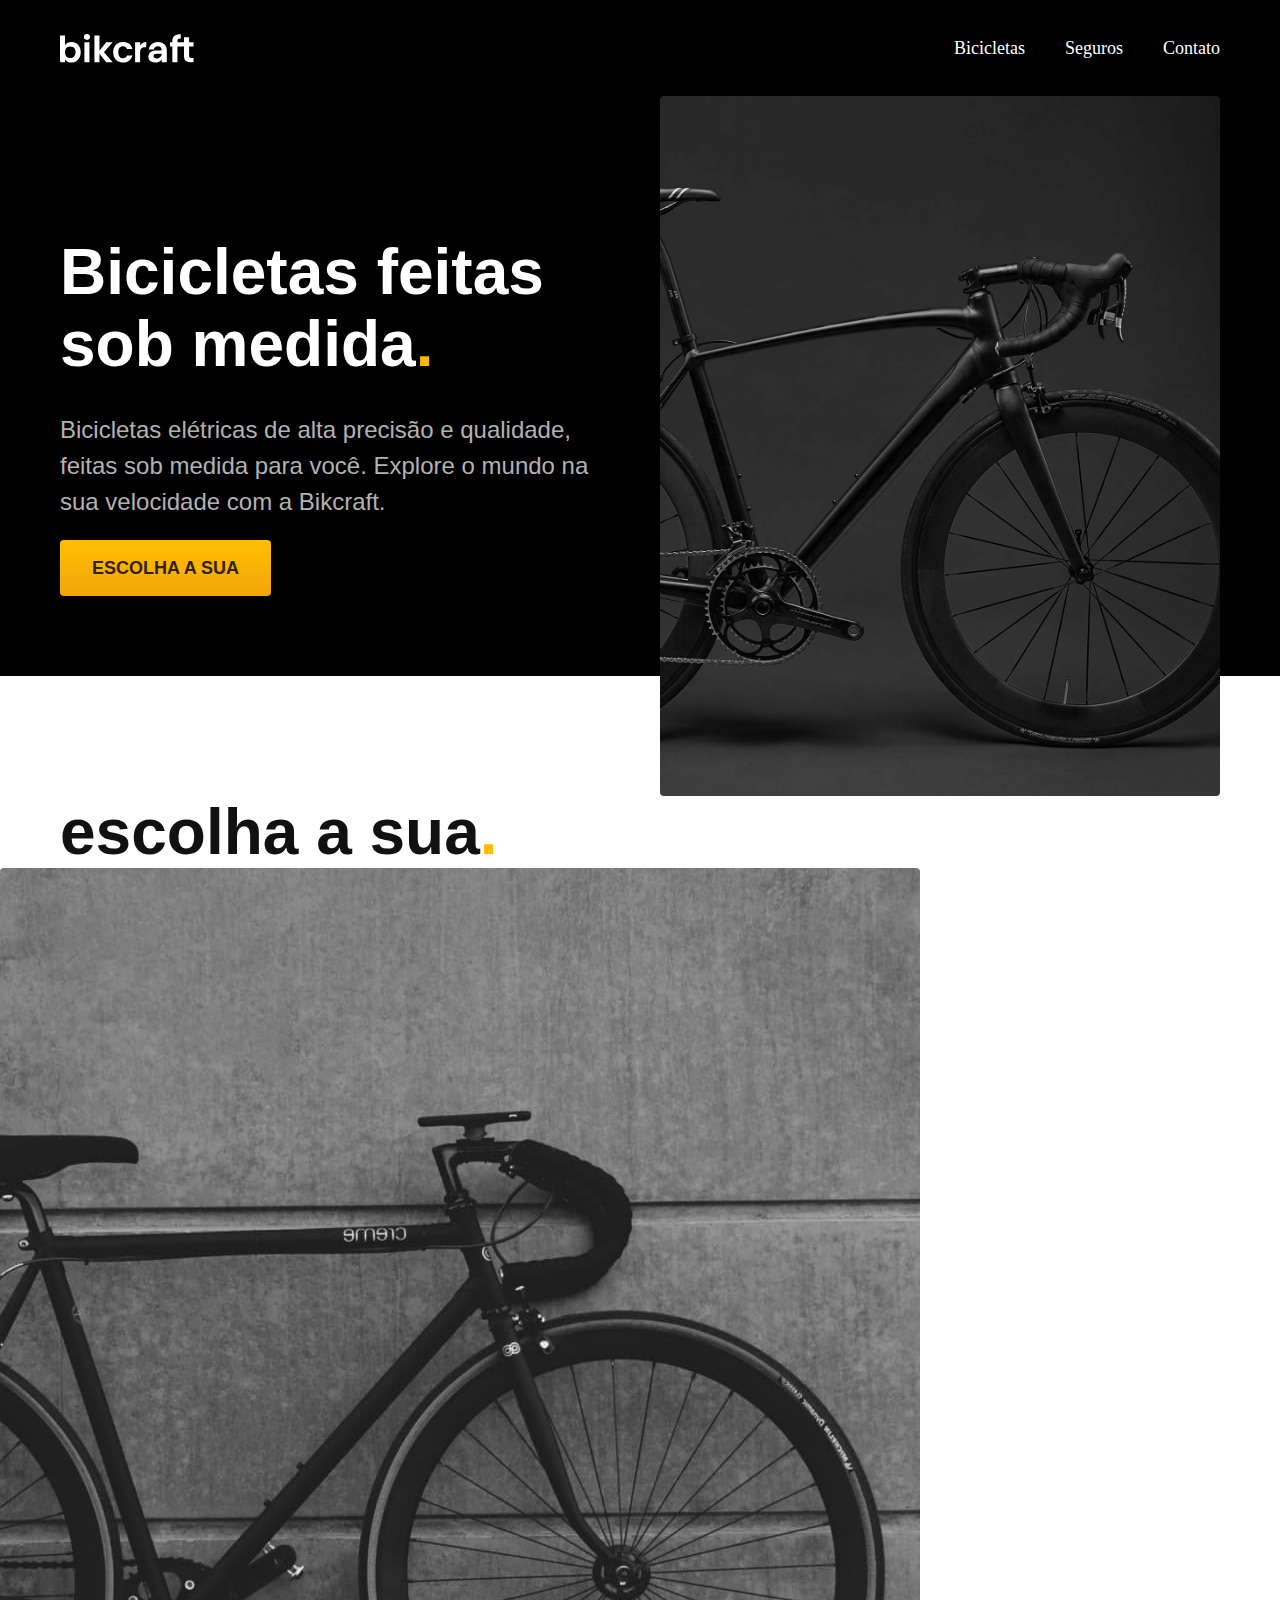
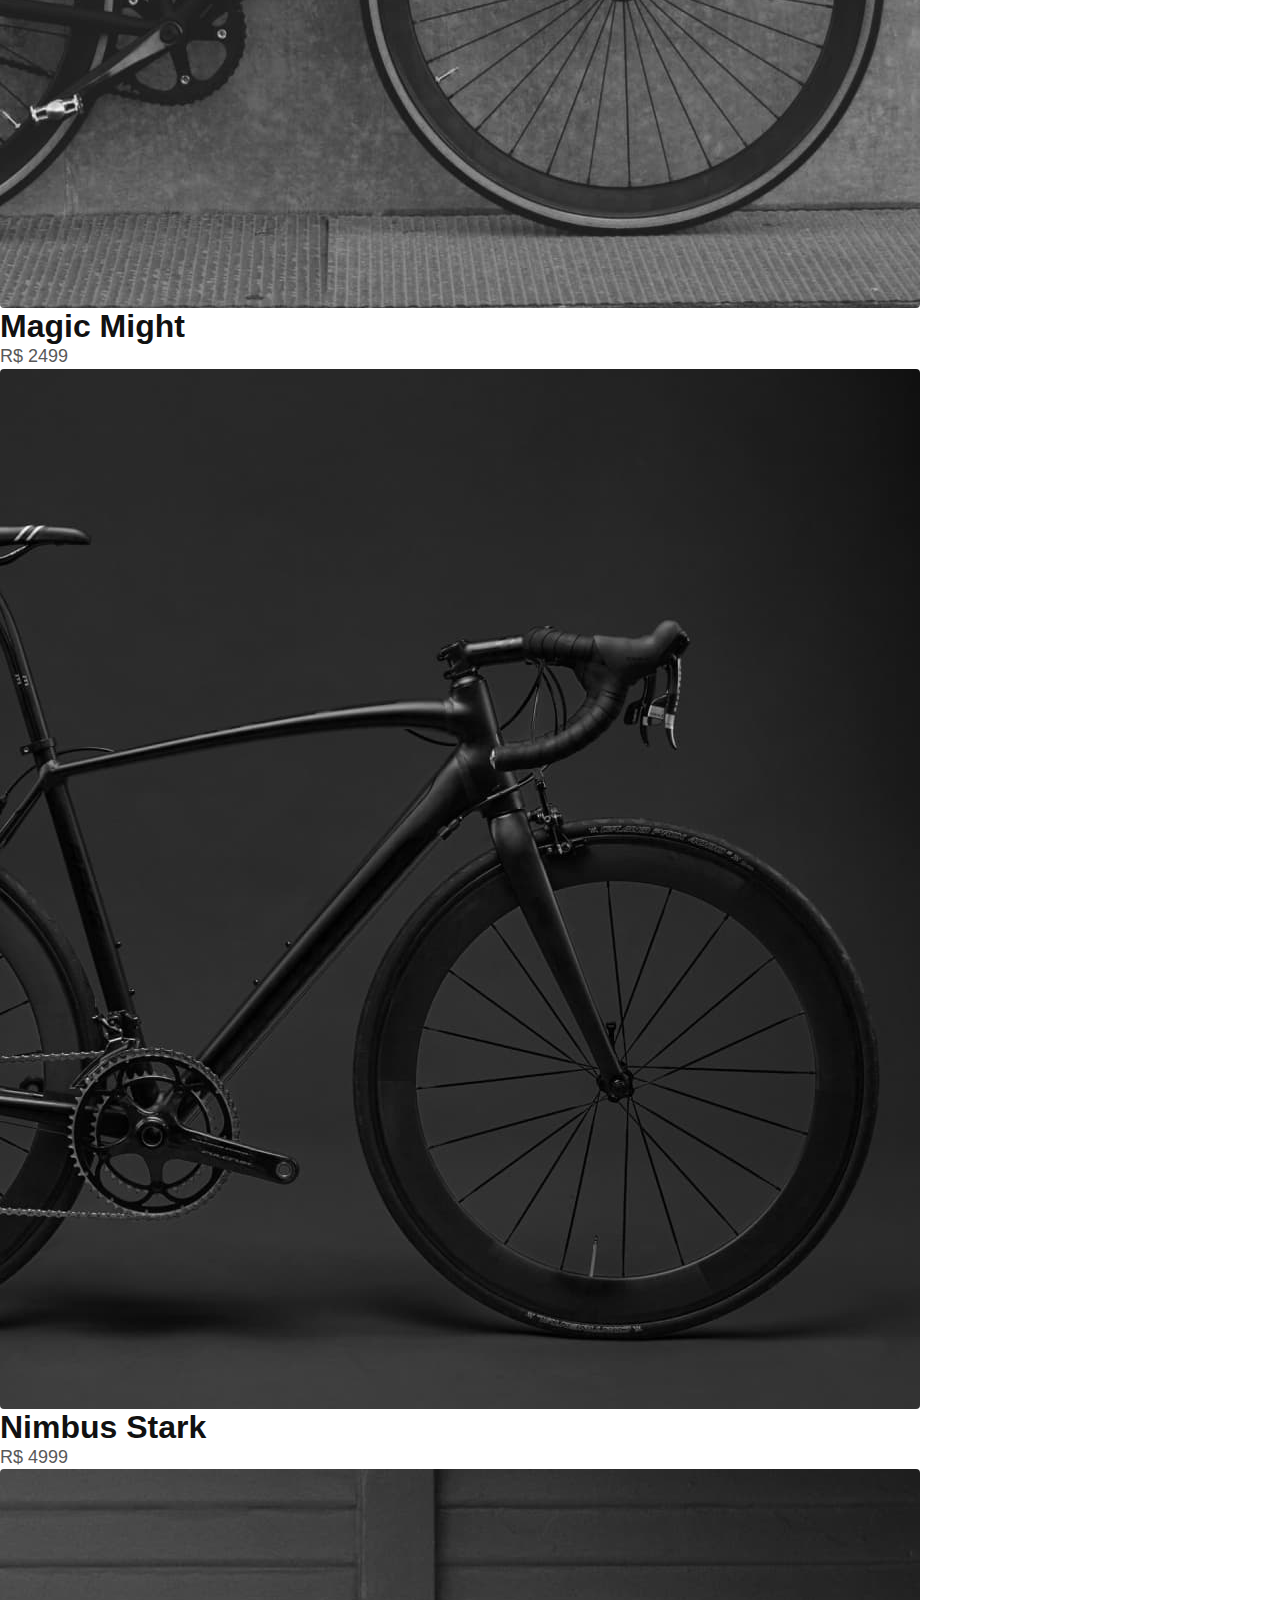
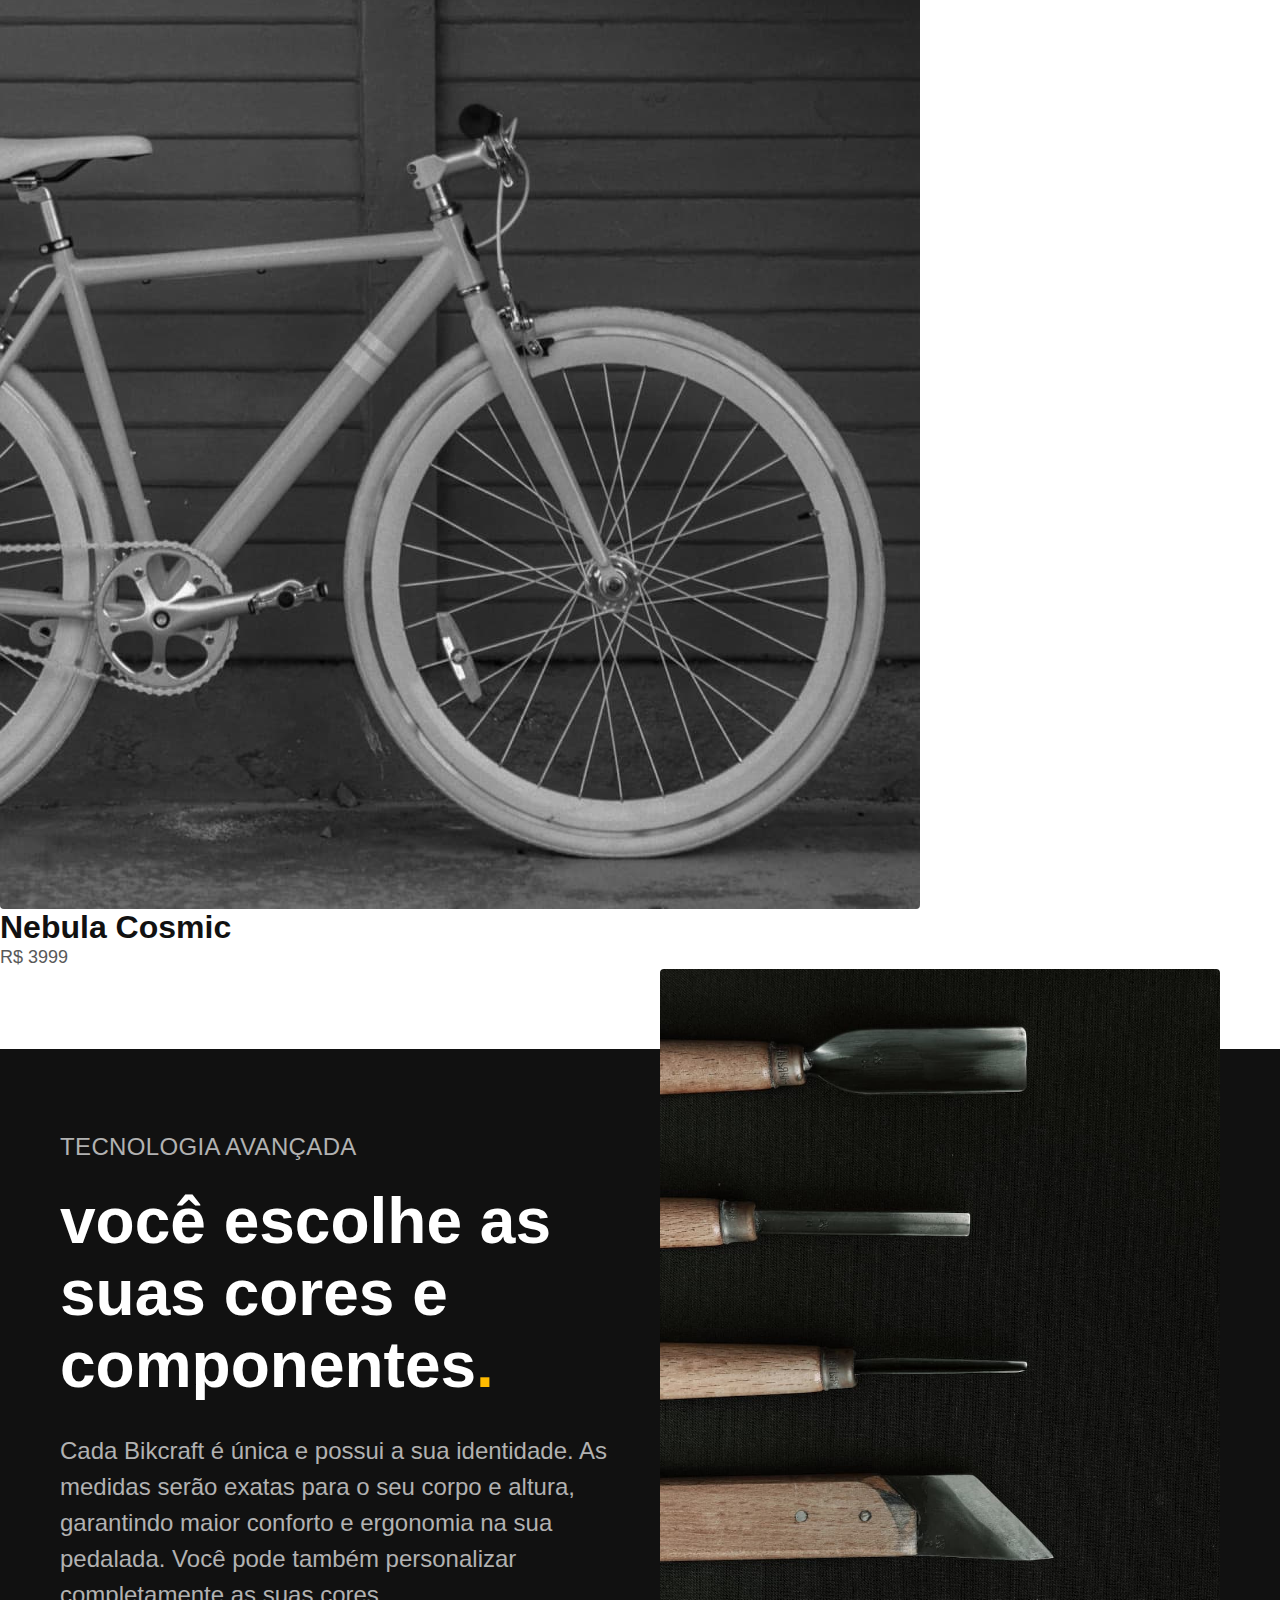
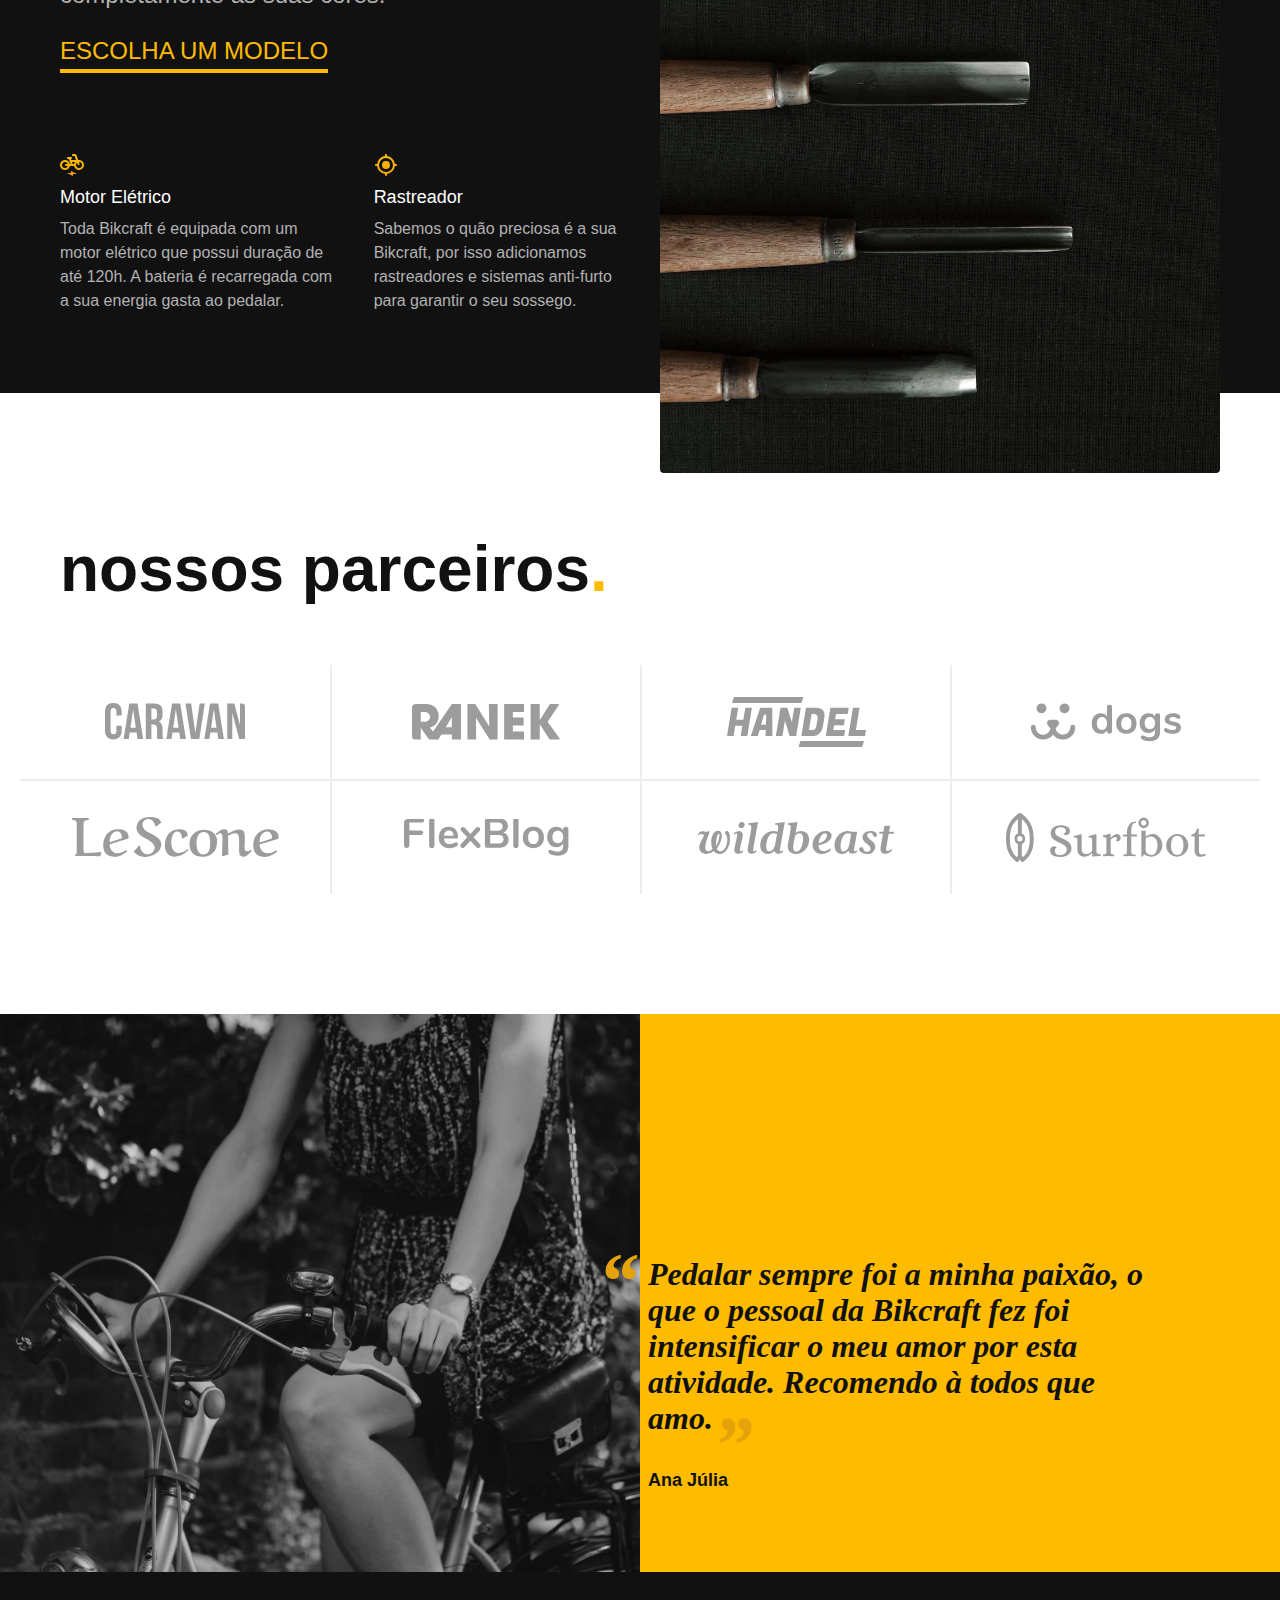
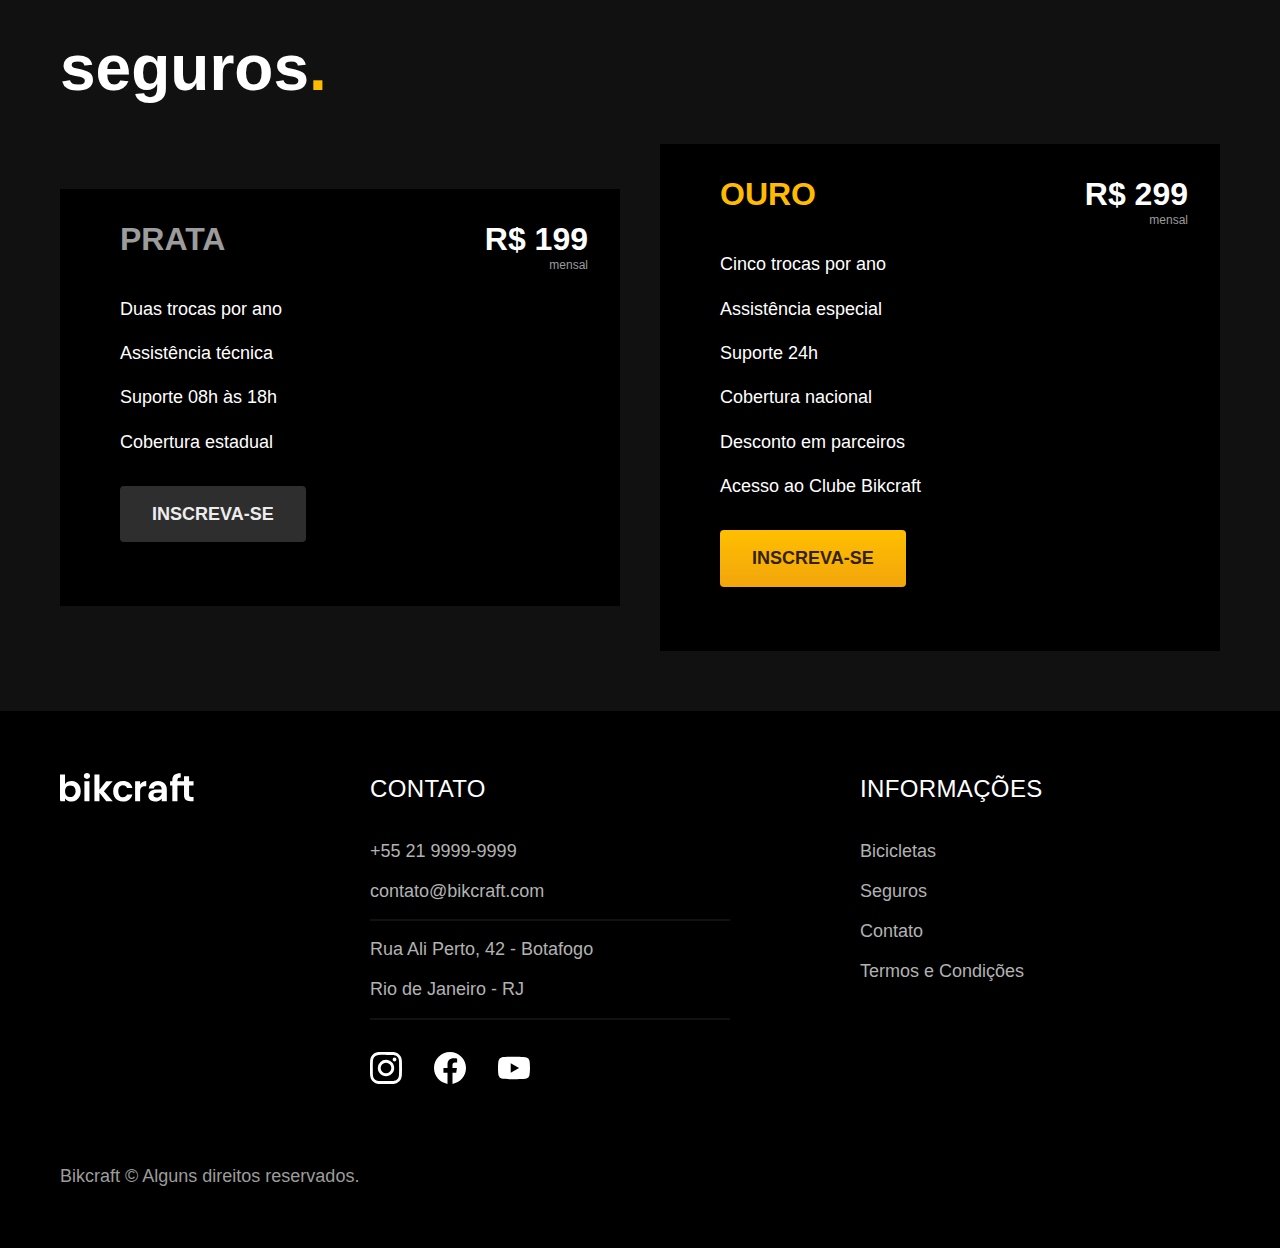
==== commit fac0e90c: "footer" ====
--- a/projeto-final/index.html
+++ b/projeto-final/index.html
@@ -4,13 +4,11 @@
 <head>
   <meta charset="UTF-8">
   <meta name="viewport" content="width=device-width, initial-scale=1.0">
+
   <title>Bikcraft - Bicicletas Elétricas</title>
   <meta name="description" content="Bicicletas elétricas de alta precisão e qualidade, feitas sob medida para o cliente. Explore o mundo na sua velocidade com a Bikcraft.">
+
   <link rel="stylesheet" href="./css/style.css">
-
-  <link rel="preconnect" href="https://fonts.googleapis.com">
-  <link rel="preconnect" href="https://fonts.gstatic.com" crossorigin>
-  <link href="https://fonts.googleapis.com/css2?family=Merriweather:ital,wght@1,900&family=Poppins:wght@400;600&family=Roboto:wght@400;500&display=swap" rel="stylesheet">
 </head>
 
 <body>
@@ -19,6 +17,7 @@
       <a href="./">
         <img src="./img/bikcraft.svg" alt="Bikcraft">
       </a>
+
       <nav aria-label="primaria">
         <ul class="header-menu font-1-m cor-0">
           <li><a href="./bicicletas.html">Bicicletas</a></li>
@@ -42,39 +41,40 @@
     </div>
   </main>
 
-  <article class="bicicletas-listas">
+  <article class="bicicletas-lista">
     <h2 class="container font-1-xxl">escolha a sua<span class="cor-p1">.</span></h2>
+
     <ul>
       <li>
         <a href="./bicicletas/magic.html">
-          <img src="./img/bicicletas/magic-home.jpg" alt="Bicicleta Preta">
+          <img src="./img/bicicletas/magic-home.jpg" alt="Bicicleta preta">
           <h3 class="font-1-xl">Magic Might</h3>
           <span class="font-2-m cor-8">R$ 2499</span>
         </a>
       </li>
       <li>
         <a href="./bicicletas/nimbus.html">
-          <img src="./img/bicicletas/nimbus-home.jpg" alt="Bicicleta Preta">
+          <img src="./img/bicicletas/nimbus-home.jpg" alt="Bicicleta preta">
           <h3 class="font-1-xl">Nimbus Stark</h3>
           <span class="font-2-m cor-8">R$ 4999</span>
         </a>
       </li>
       <li>
         <a href="./bicicletas/nebula.html">
-          <img src="./img/bicicletas/nebula-home.jpg" alt="Bicicleta Preta">
+          <img src="./img/bicicletas/nebula-home.jpg" alt="Bicicleta preta">
           <h3 class="font-1-xl">Nebula Cosmic</h3>
-          <span class="font-2-m cor-8">R$ 39999</span>
+          <span class="font-2-m cor-8">R$ 3999</span>
         </a>
       </li>
     </ul>
   </article>
-  
+
   <article class="tecnologia-bg">
     <div class="tecnologia container">
       <div class="tecnologia-conteudo">
-        <span class="font-2-l-b cor-5">tecnologia Avançada</span>
+        <span class="font-2-l-b cor-5">Tecnologia Avançada</span>
         <h2 class="font-1-xxl cor-0">você escolhe as suas cores e componentes<span class="cor-p1">.</span></h2>
-        <p class="font-2-l cor-5">Cada Bikcraft é única e possui a sua identidade. As medidas serão exatas para o seu corpo e altura, garantido maior conforto e ergonomia na sua pedalada. Você pode também personalizar completamente as suas cores</p>
+        <p class="font-2-l cor-5">Cada Bikcraft é única e possui a sua identidade. As medidas serão exatas para o seu corpo e altura, garantindo maior conforto e ergonomia na sua pedalada. Você pode também personalizar completamente as suas cores.</p>
         <a class="link" href="./bicicletas.html">Escolha um modelo</a>
         <div class="tecnologia-vantagens">
           <div>
@@ -85,7 +85,7 @@
           <div>
             <img src="./img/icones/rastreador.svg" alt="">
             <h3 class="font-1-m cor-0">Rastreador</h3>
-            <p class="font-2-s cor-5">Sabemos o quão preciosa é a sua Bikcraft, por isso adicionamos rastreadores e sistemas anti-furtos para garantir o seu sossego.</p>
+            <p class="font-2-s cor-5">Sabemos o quão preciosa é a sua Bikcraft, por isso adicionamos rastreadores e sistemas anti-furto para garantir o seu sossego.</p>
           </div>
         </div>
       </div>
@@ -95,8 +95,9 @@
     </div>
   </article>
 
-  <section class="parceiros" aria-label="Nosso Parceiros">
-    <h2 class="container font-1-xxl">Nossos Parceiros<span class="cor-p1"></span></h2>
+  <section class="parceiros" aria-label="Nossos Parceiros">
+    <h2 class="container font-1-xxl">nossos parceiros<span class="cor-p1">.</span></h2>
+
     <ul>
       <li><img src="./img/parceiros/caravan.svg" alt="caravan"></li>
       <li><img src="./img/parceiros/ranek.svg" alt="ranek"></li>
@@ -109,13 +110,13 @@
     </ul>
   </section>
 
-  <section class="depoimento" aria-label="Depoimento"> 
+  <section class="depoimento" aria-label="Depoimento">
     <div>
       <img src="./img/fotos/depoimento.jpg" alt="Pessoa pedalando uma bicicleta Bikcraft">
     </div>
     <div class="depoimento-conteudo">
       <blockquote class="font-1-xl cor-p5">
-        <p>Pendalar sempre foi a minha paixão, o que o pessoal da Bikcraft fez foi intensificar o meu amor por esta atividade. Recomendo à todos que amo.</p>
+        <p>Pedalar sempre foi a minha paixão, o que o pessoal da Bikcraft fez foi intensificar o meu amor por esta atividade. Recomendo à todos que amo.</p>
       </blockquote>
       <span class="font-1-m-b cor-p4">Ana Júlia</span>
     </div>
@@ -126,31 +127,69 @@
       <h2 class="font-1-xxl cor-0">seguros<span class="cor-p1">.</span></h2>
       <div class="seguros-item">
         <h3 class="font-1-xl cor-6">PRATA</h3>
-        <span class="font-1-xl  cor-0">R$ 199 <span class="font-1-xs cor-6">mensal</span></span>
+        <span class="font-1-xl cor-0">R$ 199 <span class="font-1-xs cor-6">mensal</span></span>
         <ul class="font-2-m cor-0">
           <li>Duas trocas por ano</li>
           <li>Assistência técnica</li>
-          <li>Suporte 08h às 13h</li>
+          <li>Suporte 08h às 18h</li>
           <li>Cobertura estadual</li>
-          <a class="botao secundario" href="./orcamento.html">Inscreva-se</a>
         </ul>
+        <a class="botao secundario" href="./orcamento.html">Inscreva-se</a>
       </div>
 
       <div class="seguros-item">
         <h3 class="font-1-xl cor-p1">OURO</h3>
-        <span class="font-1-xl  cor-0">R$ 299 <span class="font-1-xs cor-6">mensal</span></span>
+        <span class="font-1-xl cor-0">R$ 299 <span class="font-1-xs cor-6">mensal</span></span>
         <ul class="font-2-m cor-0">
-          <li>Duas trocas por ano</li>
-          <li>Assistência técnica</li>
-          <li>Suporte 08h às 13h</li>
+          <li>Cinco trocas por ano</li>
+          <li>Assistência especial</li>
+          <li>Suporte 24h</li>
           <li>Cobertura nacional</li>
-          <li>Cobertura estadual</li>
+          <li>Desconto em parceiros</li>
           <li>Acesso ao Clube Bikcraft</li>
-          <a class="botao" href="./orcamento.html">Inscreva-se</a>
         </ul>
+        <a class="botao" href="./orcamento.html">Inscreva-se</a>
       </div>
-    </div>    
+    </div>
   </article>
+
+  <footer class="footer-bg">
+    <div class="footer container">
+      <img src="./img/bikcraft.svg" alt="Bikcraft">
+      <div class="footer-contato">
+        <h3 class="font-2-l-b cor-0">Contato</h3>
+        <ul class="font-2-m cor-5">
+          <li><a href="tel:+552199999999">+55 21 9999-9999</a></li>
+          <li><a href="mailto:contato@bikcraft.com">contato@bikcraft.com</a></li>
+          <li>Rua Ali Perto, 42 - Botafogo</li>
+          <li>Rio de Janeiro - RJ</li>
+        </ul>
+        <div class="footer-redes">
+          <a href="./">
+            <img src="./img/redes/instagram.svg" alt="Instagram">
+          </a>
+          <a href="./">
+            <img src="./img/redes/facebook.svg" alt="Facebook">
+          </a>
+          <a href="./">
+            <img src="./img/redes/youtube.svg" alt="Youtube">
+          </a>
+        </div>
+      </div>
+      <div class="footer-informacoes">
+        <h3 class="font-2-l-b cor-0">Informações</h3>
+        <nav>
+          <ul class="font-1-m cor-5">
+            <li><a href="./bicicletas.html">Bicicletas</a></li>
+            <li><a href="./seguros.html">Seguros</a></li>
+            <li><a href="./contato.html">Contato</a></li>
+            <li><a href="./termos.html">Termos e Condições</a></li>
+          </ul>
+        </nav>
+      </div>
+      <p class="footer-copy font-2-m cor-6">Bikcraft © Alguns direitos reservados.</p>
+    </div>
+  </footer>
 </body>
 
-</html>
+</html>--- a/projeto-final/css/style.css
+++ b/projeto-final/css/style.css
@@ -2,8 +2,9 @@
 @import "./utilidades/tipografia.css";
 @import "./utilidades/cores.css";
 
+
 @import "./global/header.css";
-
+@import "./global/footer.css";
 
 /* Utilidades */
 @import "./utilidades/componentes.css";
